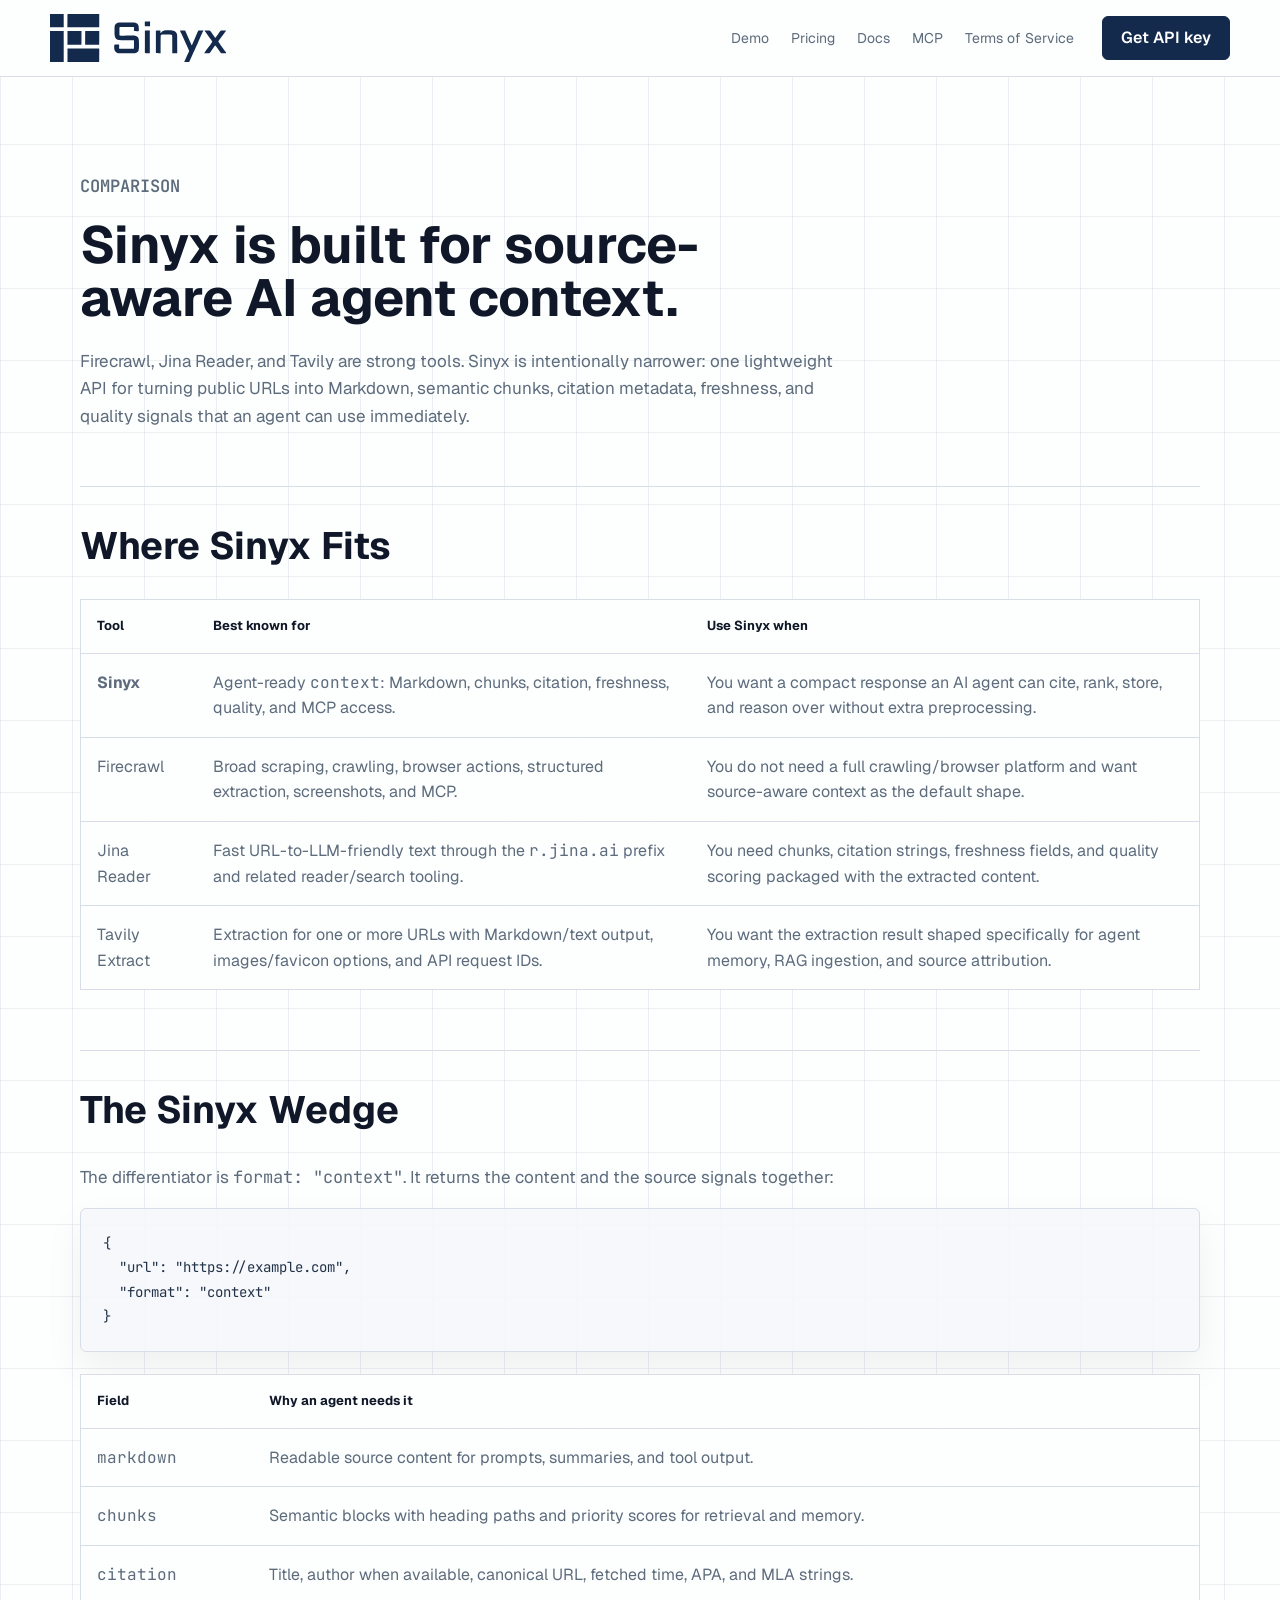
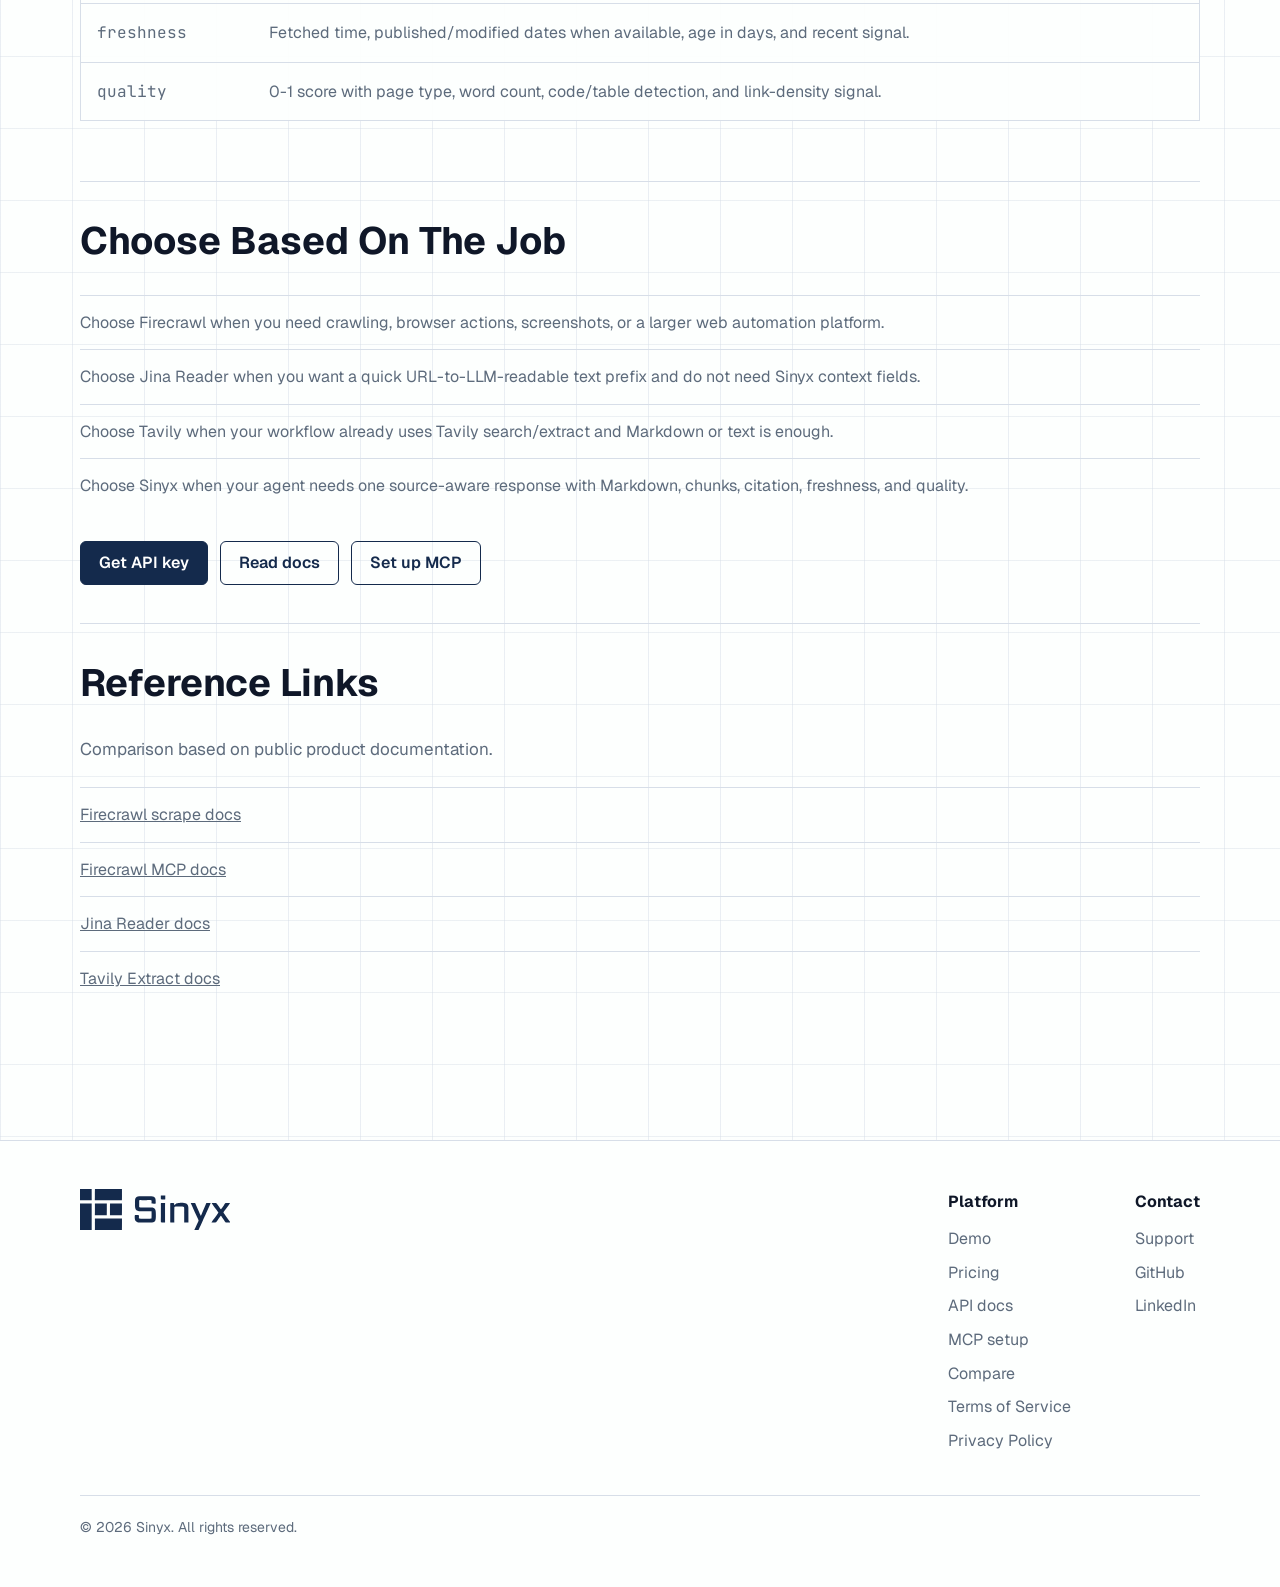
==== compare.html @ f6355169 "Add agent context comparison page" ====
<!DOCTYPE html>
<html lang="en">
<head>
  <meta charset="UTF-8">
  <meta name="viewport" content="width=device-width, initial-scale=1.0">
  <title>Sinyx vs Firecrawl, Jina Reader, and Tavily - Agent Context Comparison</title>
  <meta name="description" content="Compare Sinyx with Firecrawl, Jina Reader, and Tavily for AI agents that need Markdown, chunks, citations, freshness, quality signals, and MCP workflows.">
  <meta name="theme-color" content="#142A4C">
  <link rel="canonical" href="https://sinyx.me/compare">
  <meta property="og:title" content="Sinyx Agent Context Comparison">
  <meta property="og:description" content="See where Sinyx fits among Firecrawl, Jina Reader, and Tavily for source-aware AI agent context.">
  <meta property="og:type" content="article">
  <meta property="og:url" content="https://sinyx.me/compare">
  <meta property="og:image" content="https://sinyx.me/assets/social/sinyx-og-card.png">
  <meta name="twitter:card" content="summary_large_image">
  <link rel="icon" type="image/svg+xml" href="assets/icons/favicon.svg">
  <link rel="icon" type="image/png" sizes="32x32" href="assets/icons/favicon-32.png">
  <link rel="apple-touch-icon" sizes="180x180" href="assets/icons/apple-touch-icon.png">
  <link rel="manifest" href="site.webmanifest">
  <link rel="preconnect" href="https://fonts.googleapis.com">
  <link rel="preconnect" href="https://fonts.gstatic.com" crossorigin>
  <link href="https://fonts.googleapis.com/css2?family=Geist:wght@400;500;600;700&family=JetBrains+Mono:wght@400;500;600&display=swap" rel="stylesheet">
  <link rel="stylesheet" href="styles.css">
</head>
<body>
  <nav class="site-nav" aria-label="Main navigation">
    <div class="nav-inner">
      <a class="brand-link" href="/" aria-label="Sinyx home">
        <img src="assets/logo/sinyx-logo-primary.svg" alt="Sinyx" class="brand-logo">
      </a>
      <div class="nav-links">
        <a href="/#demo">Demo</a>
        <a href="/pricing">Pricing</a>
        <a href="/docs">Docs</a>
        <a href="/mcp">MCP</a>
        <a href="/tos">Terms of Service</a>
      </div>
      <a class="nav-cta" href="https://rapidapi.com/ibasitkhan98/api/sinyx/pricing" target="_blank" rel="noreferrer">Get API key</a>
    </div>
  </nav>

  <main class="doc-layout shell">
    <header class="doc-hero">
      <p class="eyebrow">Comparison</p>
      <h1>Sinyx is built for source-aware AI agent context.</h1>
      <p>Firecrawl, Jina Reader, and Tavily are strong tools. Sinyx is intentionally narrower: one lightweight API for turning public URLs into Markdown, semantic chunks, citation metadata, freshness, and quality signals that an agent can use immediately.</p>
    </header>

    <section class="doc-section">
      <h2>Where Sinyx Fits</h2>
      <table>
        <thead>
          <tr>
            <th>Tool</th>
            <th>Best known for</th>
            <th>Use Sinyx when</th>
          </tr>
        </thead>
        <tbody>
          <tr>
            <td><strong>Sinyx</strong></td>
            <td>Agent-ready <code>context</code>: Markdown, chunks, citation, freshness, quality, and MCP access.</td>
            <td>You want a compact response an AI agent can cite, rank, store, and reason over without extra preprocessing.</td>
          </tr>
          <tr>
            <td>Firecrawl</td>
            <td>Broad scraping, crawling, browser actions, structured extraction, screenshots, and MCP.</td>
            <td>You do not need a full crawling/browser platform and want source-aware context as the default shape.</td>
          </tr>
          <tr>
            <td>Jina Reader</td>
            <td>Fast URL-to-LLM-friendly text through the <code>r.jina.ai</code> prefix and related reader/search tooling.</td>
            <td>You need chunks, citation strings, freshness fields, and quality scoring packaged with the extracted content.</td>
          </tr>
          <tr>
            <td>Tavily Extract</td>
            <td>Extraction for one or more URLs with Markdown/text output, images/favicon options, and API request IDs.</td>
            <td>You want the extraction result shaped specifically for agent memory, RAG ingestion, and source attribution.</td>
          </tr>
        </tbody>
      </table>
    </section>

    <section class="doc-section">
      <h2>The Sinyx Wedge</h2>
      <p>The differentiator is <code>format: "context"</code>. It returns the content and the source signals together:</p>
      <pre><code>{
  "url": "https://example.com",
  "format": "context"
}</code></pre>
      <table>
        <thead>
          <tr>
            <th>Field</th>
            <th>Why an agent needs it</th>
          </tr>
        </thead>
        <tbody>
          <tr>
            <td><code>markdown</code></td>
            <td>Readable source content for prompts, summaries, and tool output.</td>
          </tr>
          <tr>
            <td><code>chunks</code></td>
            <td>Semantic blocks with heading paths and priority scores for retrieval and memory.</td>
          </tr>
          <tr>
            <td><code>citation</code></td>
            <td>Title, author when available, canonical URL, fetched time, APA, and MLA strings.</td>
          </tr>
          <tr>
            <td><code>freshness</code></td>
            <td>Fetched time, published/modified dates when available, age in days, and recent signal.</td>
          </tr>
          <tr>
            <td><code>quality</code></td>
            <td>0-1 score with page type, word count, code/table detection, and link-density signal.</td>
          </tr>
        </tbody>
      </table>
    </section>

    <section class="doc-section">
      <h2>Choose Based On The Job</h2>
      <ul class="pricing-list">
        <li>Choose Firecrawl when you need crawling, browser actions, screenshots, or a larger web automation platform.</li>
        <li>Choose Jina Reader when you want a quick URL-to-LLM-readable text prefix and do not need Sinyx context fields.</li>
        <li>Choose Tavily when your workflow already uses Tavily search/extract and Markdown or text is enough.</li>
        <li>Choose Sinyx when your agent needs one source-aware response with Markdown, chunks, citation, freshness, and quality.</li>
      </ul>
      <div class="pricing-actions">
        <a class="button button-primary" href="https://rapidapi.com/ibasitkhan98/api/sinyx/pricing" target="_blank" rel="noreferrer">Get API key</a>
        <a class="button button-secondary" href="/docs">Read docs</a>
        <a class="button button-secondary" href="/mcp">Set up MCP</a>
      </div>
    </section>

    <section class="doc-section">
      <h2>Reference Links</h2>
      <p>Comparison based on public product documentation.</p>
      <ul class="pricing-list">
        <li><a href="https://docs.firecrawl.dev/features/scrape" target="_blank" rel="noreferrer">Firecrawl scrape docs</a></li>
        <li><a href="https://docs.firecrawl.dev/mcp-server" target="_blank" rel="noreferrer">Firecrawl MCP docs</a></li>
        <li><a href="https://jina.ai/reader/" target="_blank" rel="noreferrer">Jina Reader docs</a></li>
        <li><a href="https://docs.tavily.com/api-reference/endpoint/extract" target="_blank" rel="noreferrer">Tavily Extract docs</a></li>
      </ul>
    </section>
  </main>

  <footer class="site-footer">
    <div class="shell footer-grid">
      <img src="assets/logo/sinyx-logo-primary.svg" alt="Sinyx" class="footer-logo">
      <div>
        <h4>Platform</h4>
        <a href="/#demo">Demo</a>
        <a href="/pricing">Pricing</a>
        <a href="/docs">API docs</a>
        <a href="/mcp">MCP setup</a>
        <a href="/compare">Compare</a>
        <a href="/tos">Terms of Service</a>
        <a href="/privacy">Privacy Policy</a>
      </div>
      <div>
        <h4>Contact</h4>
        <a href="mailto:ibasitkhan.98@gmail.com">Support</a>
        <a href="https://github.com/imbasito" target="_blank" rel="noreferrer">GitHub</a>
        <a href="https://www.linkedin.com/in/imbasito" target="_blank" rel="noreferrer">LinkedIn</a>
      </div>
    </div>
    <div class="shell footer-bottom">
      <p>&copy; 2026 Sinyx. All rights reserved.</p>
    </div>
  </footer>
</body>
</html>
---- styles.css ----
:root {
  --brand: #142A4C;
  --brand-deep: #182C4D;
  --canvas: #FDFFFE;
  --surface: #F6F8FB;
  --surface-muted: #EEF2F6;
  --text-strong: #0F1728;
  --text: #223248;
  --text-muted: #5D6B7C;
  --border: #D7DEE8;
  --border-strong: #BCC7D5;
  --success: #1F7A5A;
  --danger: #B24040;
  --mono: "JetBrains Mono", "Courier New", monospace;
  --sans: "Geist", Arial, Helvetica, sans-serif;
  color-scheme: light;
}

* {
  box-sizing: border-box;
}

html {
  scroll-behavior: smooth;
  scroll-padding-top: 96px;
}

body {
  margin: 0;
  background:
    linear-gradient(90deg, rgba(215, 222, 232, 0.5) 1px, transparent 1px),
    linear-gradient(180deg, rgba(215, 222, 232, 0.45) 1px, transparent 1px),
    var(--canvas);
  background-size: 72px 72px;
  color: var(--text);
  font-family: var(--sans);
  line-height: 1.6;
}

a {
  color: inherit;
}

img {
  max-width: 100%;
}

.shell {
  width: min(1120px, calc(100% - 40px));
  margin: 0 auto;
}

.site-nav {
  position: sticky;
  top: 0;
  z-index: 50;
  background: rgba(253, 255, 254, 0.92);
  border-bottom: 1px solid var(--border);
  backdrop-filter: blur(16px);
}

.nav-inner {
  width: min(1180px, calc(100% - 32px));
  min-height: 76px;
  margin: 0 auto;
  display: grid;
  grid-template-columns: 1fr auto auto;
  align-items: center;
  gap: 28px;
}

.brand-logo {
  width: 176px;
  display: block;
}

.nav-links {
  display: flex;
  align-items: center;
  gap: 22px;
  color: var(--text-muted);
  font-size: 14px;
}

.nav-links a,
.site-footer a {
  text-decoration: none;
}

.nav-links a:hover,
.site-footer a:hover {
  color: var(--brand);
}

.nav-cta,
.button {
  display: inline-flex;
  align-items: center;
  justify-content: center;
  min-height: 44px;
  padding: 0 18px;
  border: 1px solid var(--brand);
  border-radius: 6px;
  font-weight: 600;
  text-decoration: none;
  transition: background 160ms ease, color 160ms ease, border-color 160ms ease;
}

.nav-cta,
.button-primary {
  background: var(--brand);
  color: #fff;
}

.button-secondary {
  background: transparent;
  color: var(--brand);
}

.button:hover,
.nav-cta:hover {
  background: var(--brand-deep);
  color: #fff;
}

.hero-section {
  padding: 112px 0 88px;
  border-bottom: 1px solid var(--border);
}

.hero-grid {
  display: grid;
  grid-template-columns: minmax(0, 1fr) minmax(360px, 500px);
  gap: 64px;
  align-items: center;
}

.eyebrow {
  margin: 0 0 18px;
  color: var(--brand);
  font-family: var(--mono);
  font-size: 13px;
  font-weight: 600;
  text-transform: uppercase;
}

h1,
h2,
h3,
p {
  margin-top: 0;
}

h1 {
  max-width: 720px;
  margin-bottom: 24px;
  color: var(--text-strong);
  font-size: 64px;
  line-height: 1.02;
  letter-spacing: 0;
}

h2 {
  color: var(--text-strong);
  font-size: 38px;
  line-height: 1.12;
  letter-spacing: 0;
}

h3 {
  color: var(--text-strong);
  font-size: 20px;
  line-height: 1.25;
}

.hero-text {
  max-width: 640px;
  color: var(--text-muted);
  font-size: 20px;
}

.hero-actions {
  display: flex;
  flex-wrap: wrap;
  gap: 12px;
  margin-top: 32px;
}

.proof-panel,
.demo-surface,
.output-panel,
.doc-section pre {
  background: rgba(246, 248, 251, 0.92);
  border: 1px solid var(--border);
  border-radius: 6px;
  box-shadow: 0 18px 42px rgba(15, 23, 40, 0.06);
}

.proof-panel {
  overflow: hidden;
}

.proof-header,
.output-header {
  display: flex;
  justify-content: space-between;
  gap: 16px;
  padding: 14px 18px;
  border-bottom: 1px solid var(--border);
  color: var(--text-muted);
  font-family: var(--mono);
  font-size: 12px;
}

pre {
  margin: 0;
  overflow-x: auto;
}

code {
  font-family: var(--mono);
}

.proof-panel pre,
.output-panel pre,
.doc-section pre {
  padding: 22px;
  color: var(--text);
  font-family: var(--mono);
  font-size: 14px;
  line-height: 1.75;
}

.section-band {
  padding: 88px 0;
  background: rgba(246, 248, 251, 0.82);
  border-bottom: 1px solid var(--border);
}

.split-section {
  display: grid;
  grid-template-columns: minmax(0, 0.82fr) minmax(420px, 1fr);
  gap: 64px;
  align-items: start;
}

.section-copy p,
.section-heading p,
.final-cta p,
.doc-hero p,
.doc-section p,
.legal-copy p {
  color: var(--text-muted);
  font-size: 17px;
}

.demo-surface {
  padding: 24px;
}

.demo-input-group input,
.demo-controls select {
  width: 100%;
  min-height: 48px;
  border: 1px solid var(--border-strong);
  border-radius: 6px;
  background: #fff;
  color: var(--text);
  font: inherit;
}

.demo-input-group input {
  padding: 0 16px;
  font-family: var(--mono);
}

.demo-controls {
  display: grid;
  grid-template-columns: 1fr auto;
  gap: 12px;
  margin: 12px 0 20px;
}

.demo-controls select {
  padding: 0 14px;
}

.demo-btn:disabled {
  opacity: 0.5;
  cursor: not-allowed;
}

.cf-turnstile-wrapper {
  min-height: 70px;
  display: flex;
  justify-content: center;
  margin-bottom: 12px;
}

.demo-status {
  min-height: 24px;
  margin-bottom: 14px;
  color: var(--text-muted);
  font-size: 14px;
}

.demo-status.success {
  color: var(--success);
}

.demo-status.error {
  color: var(--danger);
}

.output-panel {
  overflow: hidden;
  box-shadow: none;
}

.output-panel pre {
  max-height: 420px;
}

.trust-grid,
.format-grid {
  display: grid;
  grid-template-columns: repeat(4, 1fr);
  gap: 18px;
  padding: 88px 0;
}

.trust-grid article,
.format-grid article {
  min-height: 220px;
  padding: 28px;
  background: rgba(253, 255, 254, 0.94);
  border: 1px solid var(--border);
}

.trust-grid {
  grid-template-columns: repeat(4, 1fr);
}

.metric {
  color: var(--brand);
  font-family: var(--mono);
  font-weight: 600;
}

.section-heading {
  max-width: 680px;
  margin-bottom: 32px;
}

.format-grid {
  grid-template-columns: repeat(3, minmax(0, 1fr));
  padding: 0;
  gap: 20px;
}

.agent-grid {
  display: grid;
  grid-template-columns: minmax(0, 0.95fr) minmax(320px, 0.8fr);
  gap: 48px;
  align-items: center;
}

.agent-card {
  overflow: hidden;
  background: linear-gradient(145deg, rgba(255, 255, 255, 0.96), rgba(231, 237, 246, 0.88));
  border: 1px solid var(--border);
  border-radius: 10px;
  box-shadow: 0 22px 54px rgba(20, 42, 76, 0.1);
}

.agent-card pre {
  margin: 0;
  padding: 24px;
  overflow-x: auto;
  color: var(--text);
  font-family: var(--mono);
  font-size: 14px;
}

.compact-grid {
  padding: 28px 0 0;
}

.final-cta {
  padding: 96px 0;
  text-align: center;
}

.final-cta h2,
.final-cta p {
  margin-left: auto;
  margin-right: auto;
  max-width: 680px;
}

.final-cta .hero-actions {
  justify-content: center;
}

.site-footer {
  padding: 48px 0;
  border-top: 1px solid var(--border);
  background: var(--canvas);
}

.footer-grid {
  display: grid;
  grid-template-columns: 1fr auto auto;
  gap: 64px;
  align-items: start;
}

.footer-logo {
  width: 150px;
}

.site-footer h4 {
  margin: 0 0 12px;
  color: var(--text-strong);
}

.site-footer a {
  display: block;
  margin: 8px 0;
  color: var(--text-muted);
}

.footer-bottom {
  margin-top: 34px;
  padding-top: 20px;
  border-top: 1px solid var(--border);
}

.footer-bottom p {
  margin: 0;
  color: var(--text-muted);
  font-size: 14px;
}

.compact-footer {
  padding: 0 0 32px;
  border-top: 0;
}

.doc-layout {
  padding: 96px 0;
}

.doc-hero {
  max-width: 780px;
  margin-bottom: 56px;
}

.doc-hero h1 {
  font-size: 52px;
}

.doc-section {
  padding: 38px 0;
  border-top: 1px solid var(--border);
}

.pricing-grid {
  display: grid;
  grid-template-columns: minmax(0, 1fr) 360px;
  gap: 48px;
  align-items: start;
}

.plan-grid {
  display: grid;
  grid-template-columns: repeat(2, minmax(0, 1fr));
  gap: 14px;
  margin: 28px 0 10px;
}

.plan-grid article {
  min-height: 180px;
  padding: 24px;
  background: rgba(253, 255, 254, 0.94);
  border: 1px solid var(--border);
  border-radius: 6px;
}

.plan-grid h3 {
  margin: 10px 0 8px;
}

.plan-grid p {
  margin: 0;
  font-size: 15px;
}

.pricing-panel {
  padding: 32px;
  background: rgba(253, 255, 254, 0.94);
  border: 1px solid var(--border);
  border-radius: 6px;
  box-shadow: 0 18px 42px rgba(15, 23, 40, 0.06);
}

.pricing-panel .metric {
  display: block;
  margin-bottom: 14px;
}

.pricing-list {
  padding: 0;
  margin: 24px 0 0;
  list-style: none;
}

.pricing-list li {
  padding: 14px 0;
  border-top: 1px solid var(--border);
  color: var(--text-muted);
}

.pricing-actions {
  display: flex;
  flex-wrap: wrap;
  gap: 12px;
  margin-top: 28px;
}

.endpoint-row {
  display: flex;
  flex-wrap: wrap;
  gap: 14px;
  align-items: center;
  margin: 20px 0;
}

.endpoint-row span {
  padding: 4px 9px;
  background: var(--brand);
  color: #fff;
  border-radius: 4px;
  font-family: var(--mono);
  font-size: 12px;
}

table {
  width: 100%;
  margin: 22px 0;
  border-collapse: collapse;
  background: rgba(253, 255, 254, 0.94);
  border: 1px solid var(--border);
}

th,
td {
  padding: 16px;
  border-bottom: 1px solid var(--border);
  text-align: left;
  vertical-align: top;
}

th {
  color: var(--text-strong);
  font-size: 13px;
}

td {
  color: var(--text-muted);
}

.legal-copy h2 {
  margin-top: 36px;
}

.error-layout {
  min-height: 100vh;
  display: grid;
  place-items: center;
  padding: 48px 0;
}

.error-card {
  max-width: 720px;
  padding: 48px;
  background: rgba(253, 255, 254, 0.94);
  border: 1px solid var(--border);
  border-radius: 6px;
  box-shadow: 0 18px 42px rgba(15, 23, 40, 0.06);
}

.error-card img {
  width: 156px;
  margin-bottom: 40px;
}

.error-code {
  color: var(--brand);
  font-family: var(--mono);
  font-size: 13px;
  font-weight: 600;
  letter-spacing: 0.08em;
  text-transform: uppercase;
}

@media (max-width: 900px) {
  .nav-inner {
    grid-template-columns: 1fr;
    gap: 12px;
    padding: 16px 0;
  }

  .nav-links {
    flex-wrap: wrap;
  }

  .nav-cta {
    width: fit-content;
  }

  .hero-grid,
  .split-section,
  .agent-grid,
  .pricing-grid,
  .footer-grid {
    grid-template-columns: 1fr;
  }

  .plan-grid {
    grid-template-columns: 1fr;
  }

  h1,
  .doc-hero h1 {
    font-size: 44px;
  }

  .trust-grid,
  .format-grid {
    grid-template-columns: repeat(2, 1fr);
  }
}

@media (max-width: 560px) {
  .shell {
    width: min(100% - 28px, 1120px);
  }

  .brand-logo {
    width: 148px;
  }

  h1,
  .doc-hero h1 {
    font-size: 36px;
  }

  h2 {
    font-size: 30px;
  }

  .hero-section,
  .section-band,
  .doc-layout {
    padding: 64px 0;
  }

  .demo-controls {
    grid-template-columns: 1fr;
  }

  .button,
  .nav-cta {
    width: 100%;
  }

  .trust-grid,
  .format-grid {
    grid-template-columns: 1fr;
  }

  .proof-panel pre,
  .output-panel pre,
  .doc-section pre {
    font-size: 12px;
  }
}
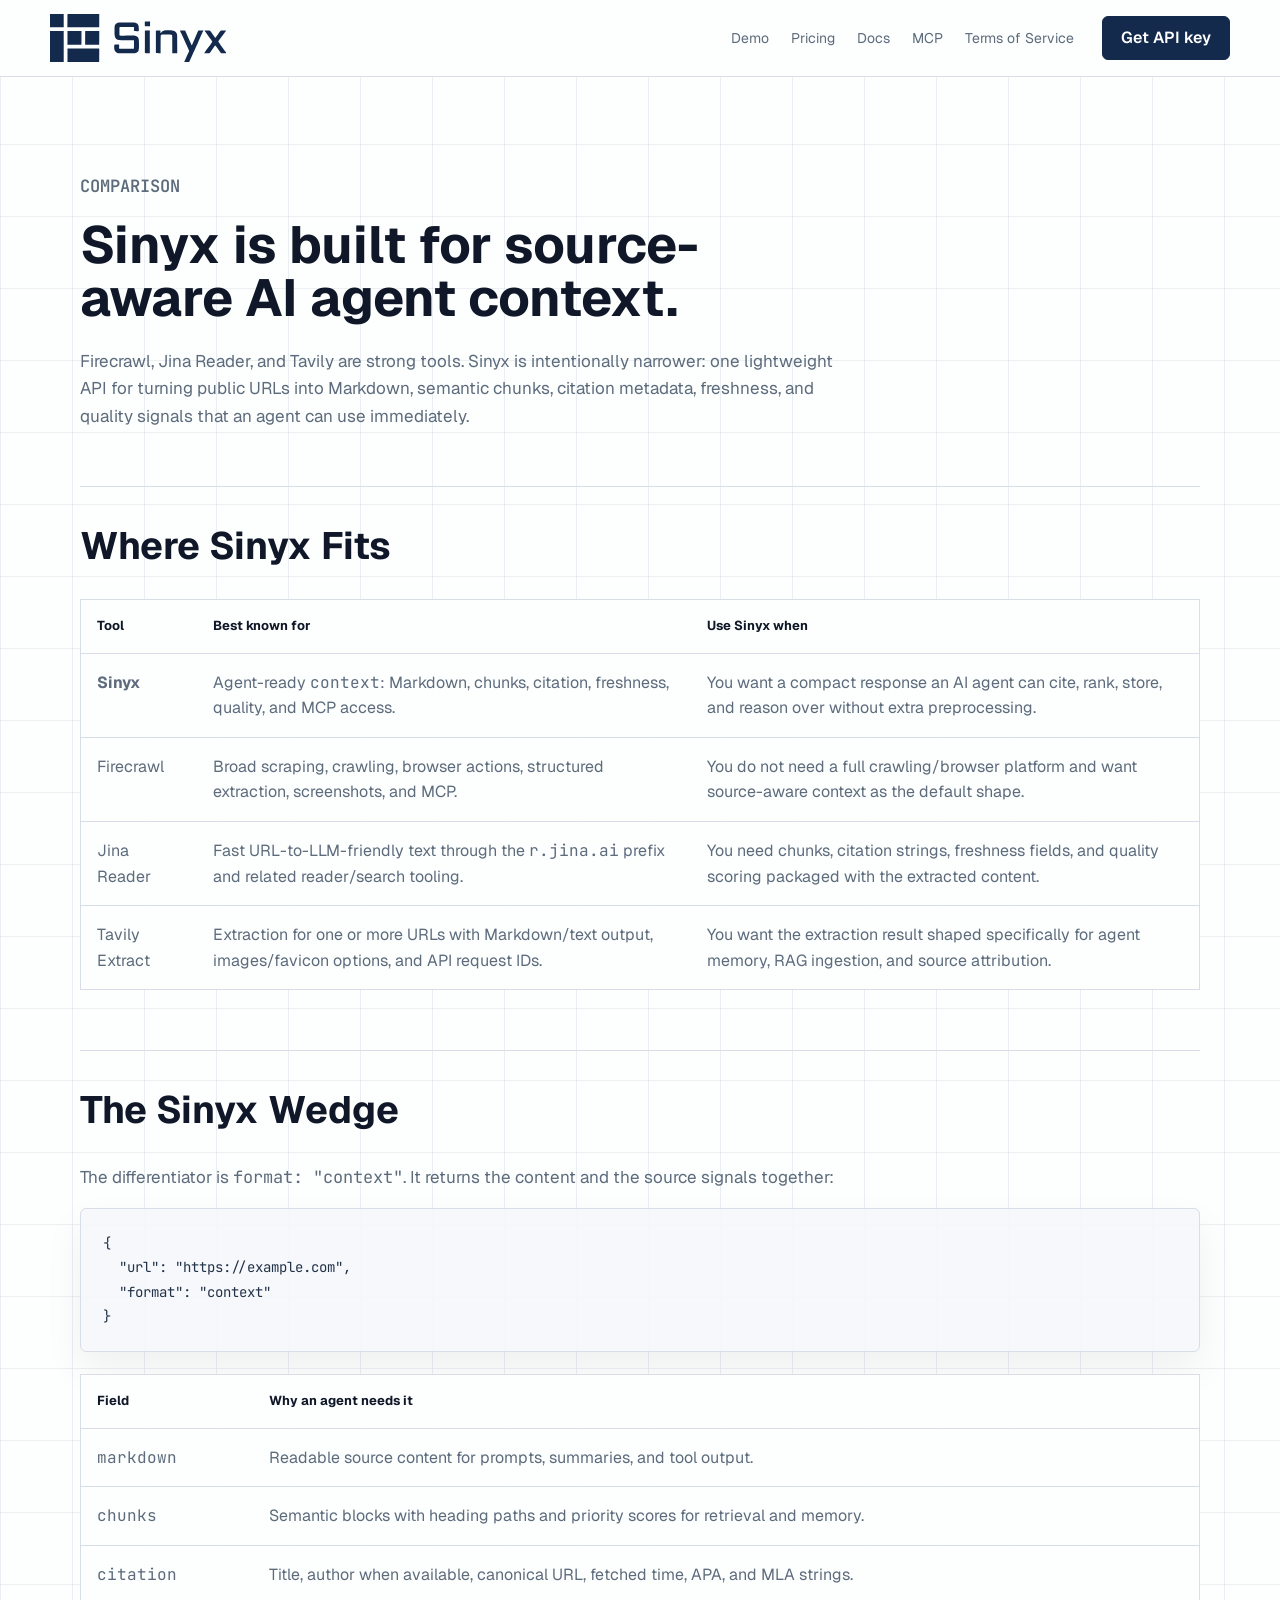
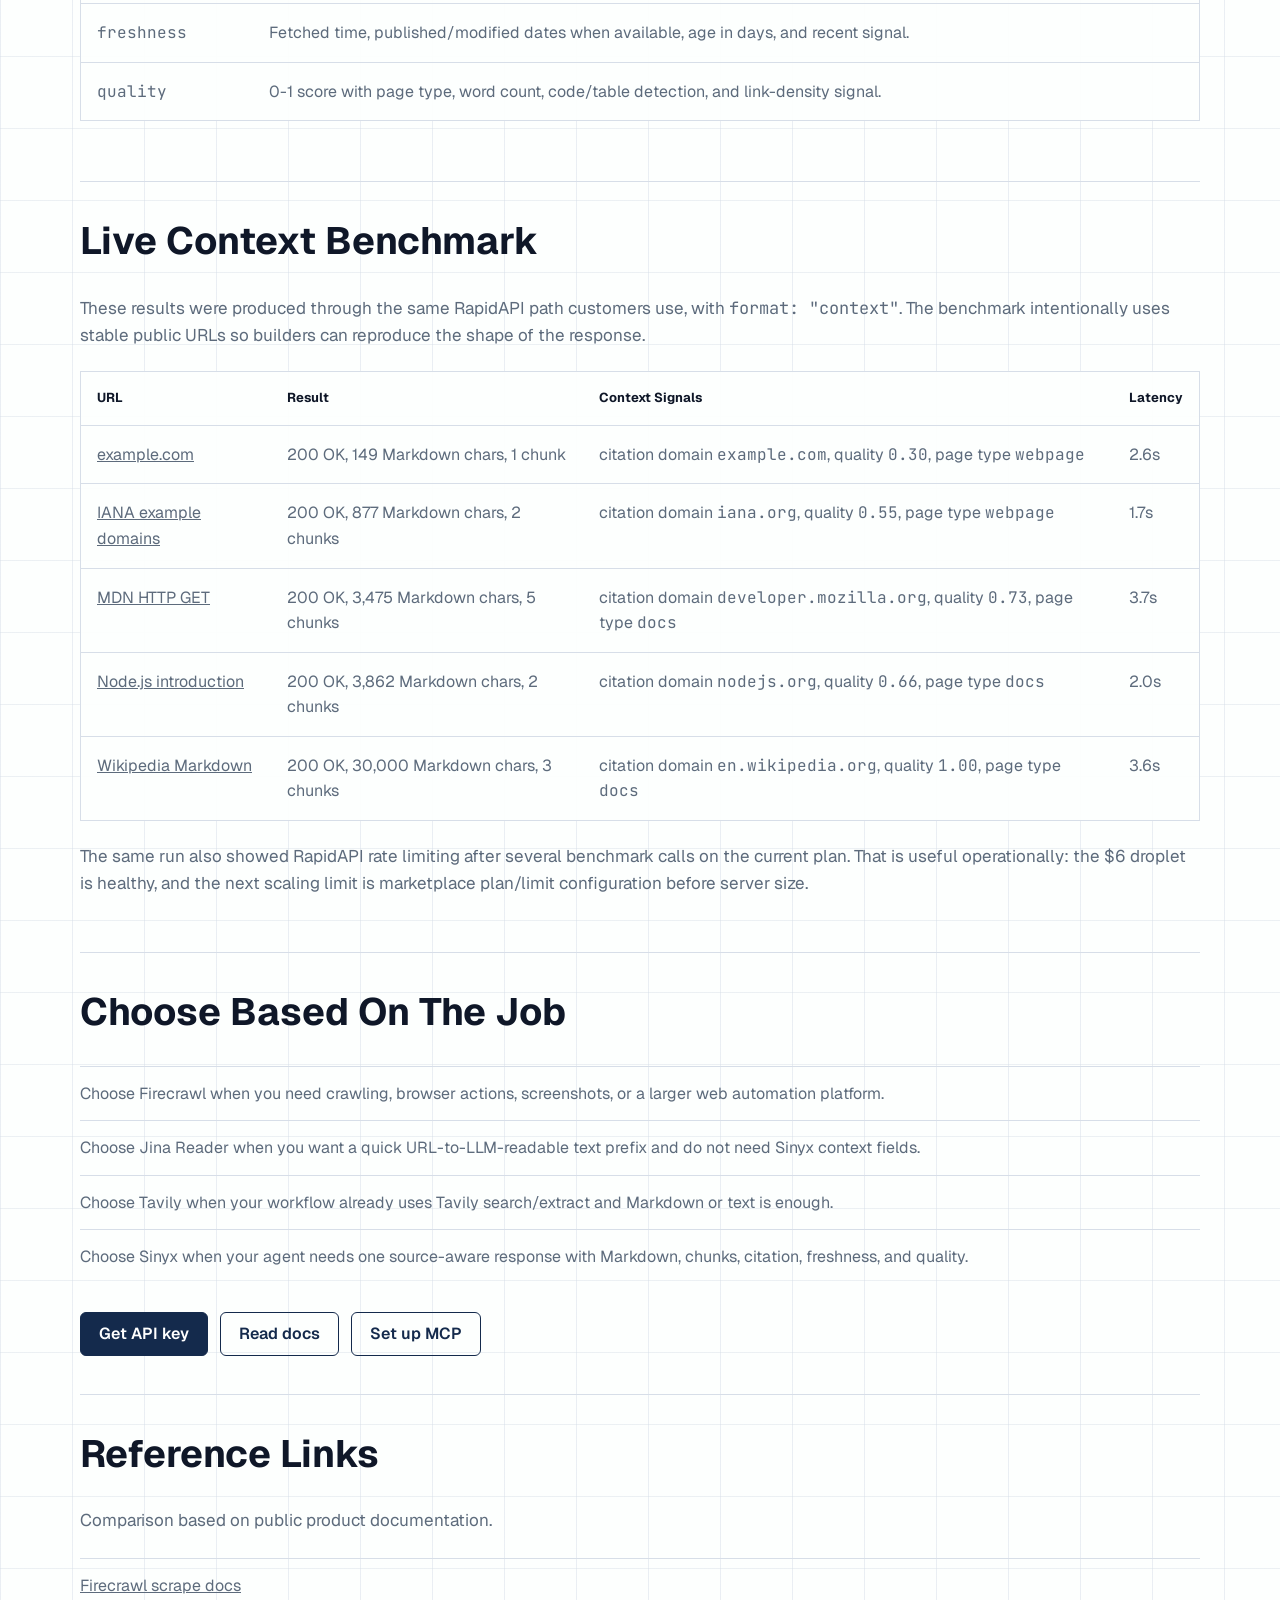
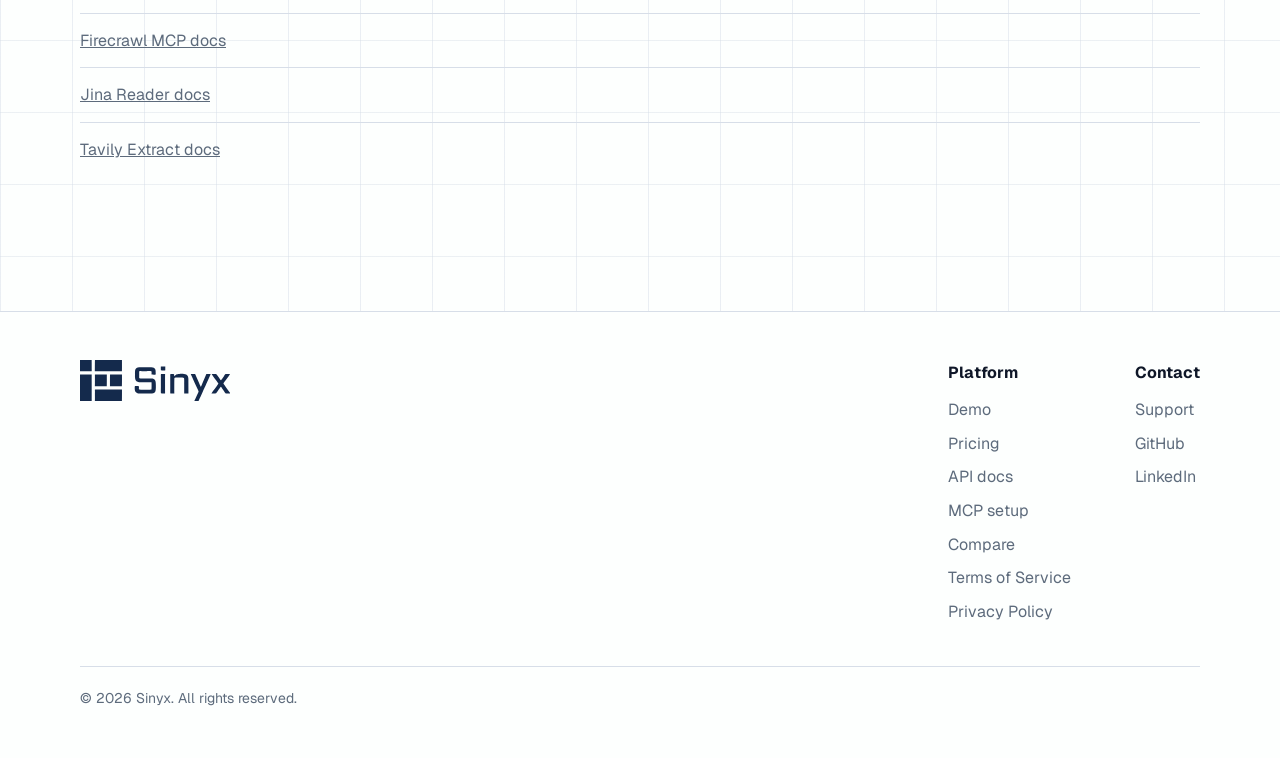
==== commit 26dd62fc: "Add live context benchmark results" ====
--- a/compare.html
+++ b/compare.html
@@ -121,6 +121,54 @@
     </section>
 
     <section class="doc-section">
+      <h2>Live Context Benchmark</h2>
+      <p>These results were produced through the same RapidAPI path customers use, with <code>format: "context"</code>. The benchmark intentionally uses stable public URLs so builders can reproduce the shape of the response.</p>
+      <table>
+        <thead>
+          <tr>
+            <th>URL</th>
+            <th>Result</th>
+            <th>Context Signals</th>
+            <th>Latency</th>
+          </tr>
+        </thead>
+        <tbody>
+          <tr>
+            <td><a href="https://example.com" target="_blank" rel="noreferrer">example.com</a></td>
+            <td>200 OK, 149 Markdown chars, 1 chunk</td>
+            <td>citation domain <code>example.com</code>, quality <code>0.30</code>, page type <code>webpage</code></td>
+            <td>2.6s</td>
+          </tr>
+          <tr>
+            <td><a href="https://www.iana.org/help/example-domains" target="_blank" rel="noreferrer">IANA example domains</a></td>
+            <td>200 OK, 877 Markdown chars, 2 chunks</td>
+            <td>citation domain <code>iana.org</code>, quality <code>0.55</code>, page type <code>webpage</code></td>
+            <td>1.7s</td>
+          </tr>
+          <tr>
+            <td><a href="https://developer.mozilla.org/en-US/docs/Web/HTTP/Reference/Methods/GET" target="_blank" rel="noreferrer">MDN HTTP GET</a></td>
+            <td>200 OK, 3,475 Markdown chars, 5 chunks</td>
+            <td>citation domain <code>developer.mozilla.org</code>, quality <code>0.73</code>, page type <code>docs</code></td>
+            <td>3.7s</td>
+          </tr>
+          <tr>
+            <td><a href="https://nodejs.org/en/learn/getting-started/introduction-to-nodejs" target="_blank" rel="noreferrer">Node.js introduction</a></td>
+            <td>200 OK, 3,862 Markdown chars, 2 chunks</td>
+            <td>citation domain <code>nodejs.org</code>, quality <code>0.66</code>, page type <code>docs</code></td>
+            <td>2.0s</td>
+          </tr>
+          <tr>
+            <td><a href="https://en.wikipedia.org/wiki/Markdown" target="_blank" rel="noreferrer">Wikipedia Markdown</a></td>
+            <td>200 OK, 30,000 Markdown chars, 3 chunks</td>
+            <td>citation domain <code>en.wikipedia.org</code>, quality <code>1.00</code>, page type <code>docs</code></td>
+            <td>3.6s</td>
+          </tr>
+        </tbody>
+      </table>
+      <p>The same run also showed RapidAPI rate limiting after several benchmark calls on the current plan. That is useful operationally: the $6 droplet is healthy, and the next scaling limit is marketplace plan/limit configuration before server size.</p>
+    </section>
+
+    <section class="doc-section">
       <h2>Choose Based On The Job</h2>
       <ul class="pricing-list">
         <li>Choose Firecrawl when you need crawling, browser actions, screenshots, or a larger web automation platform.</li>
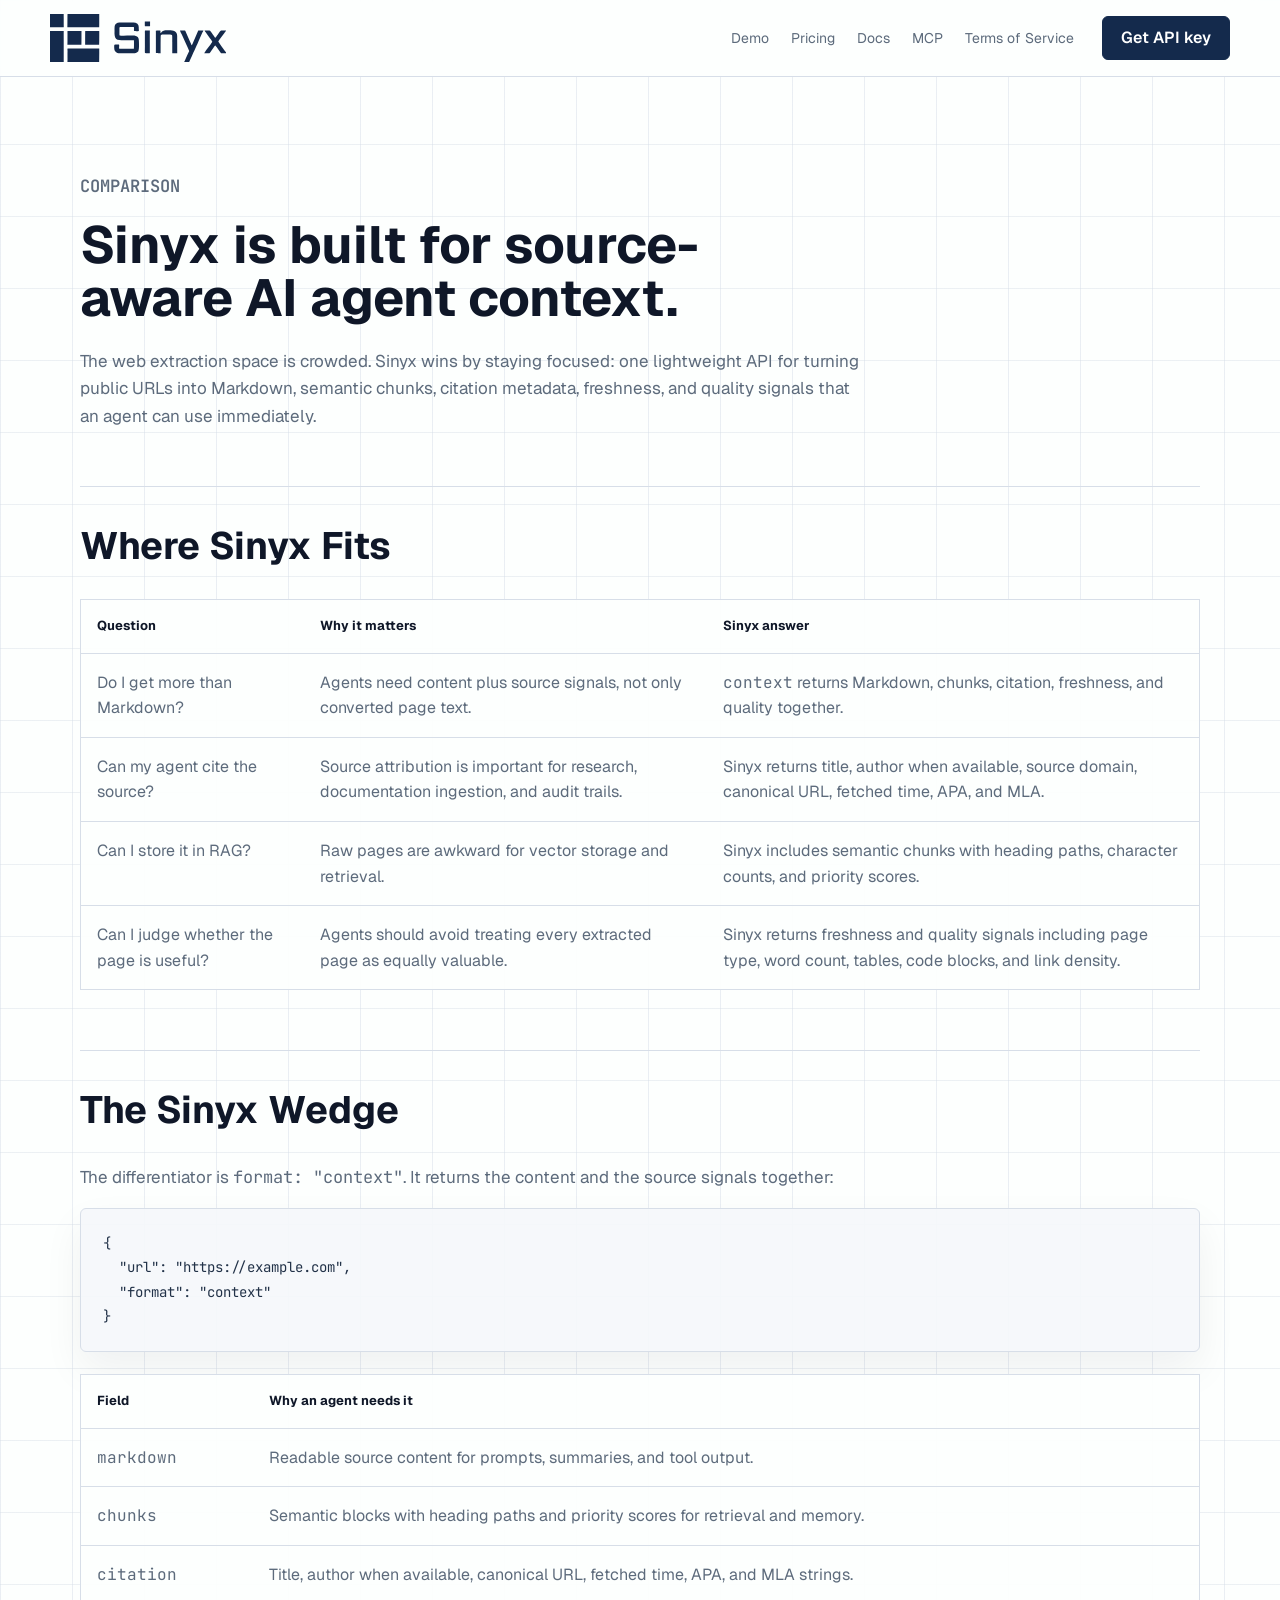
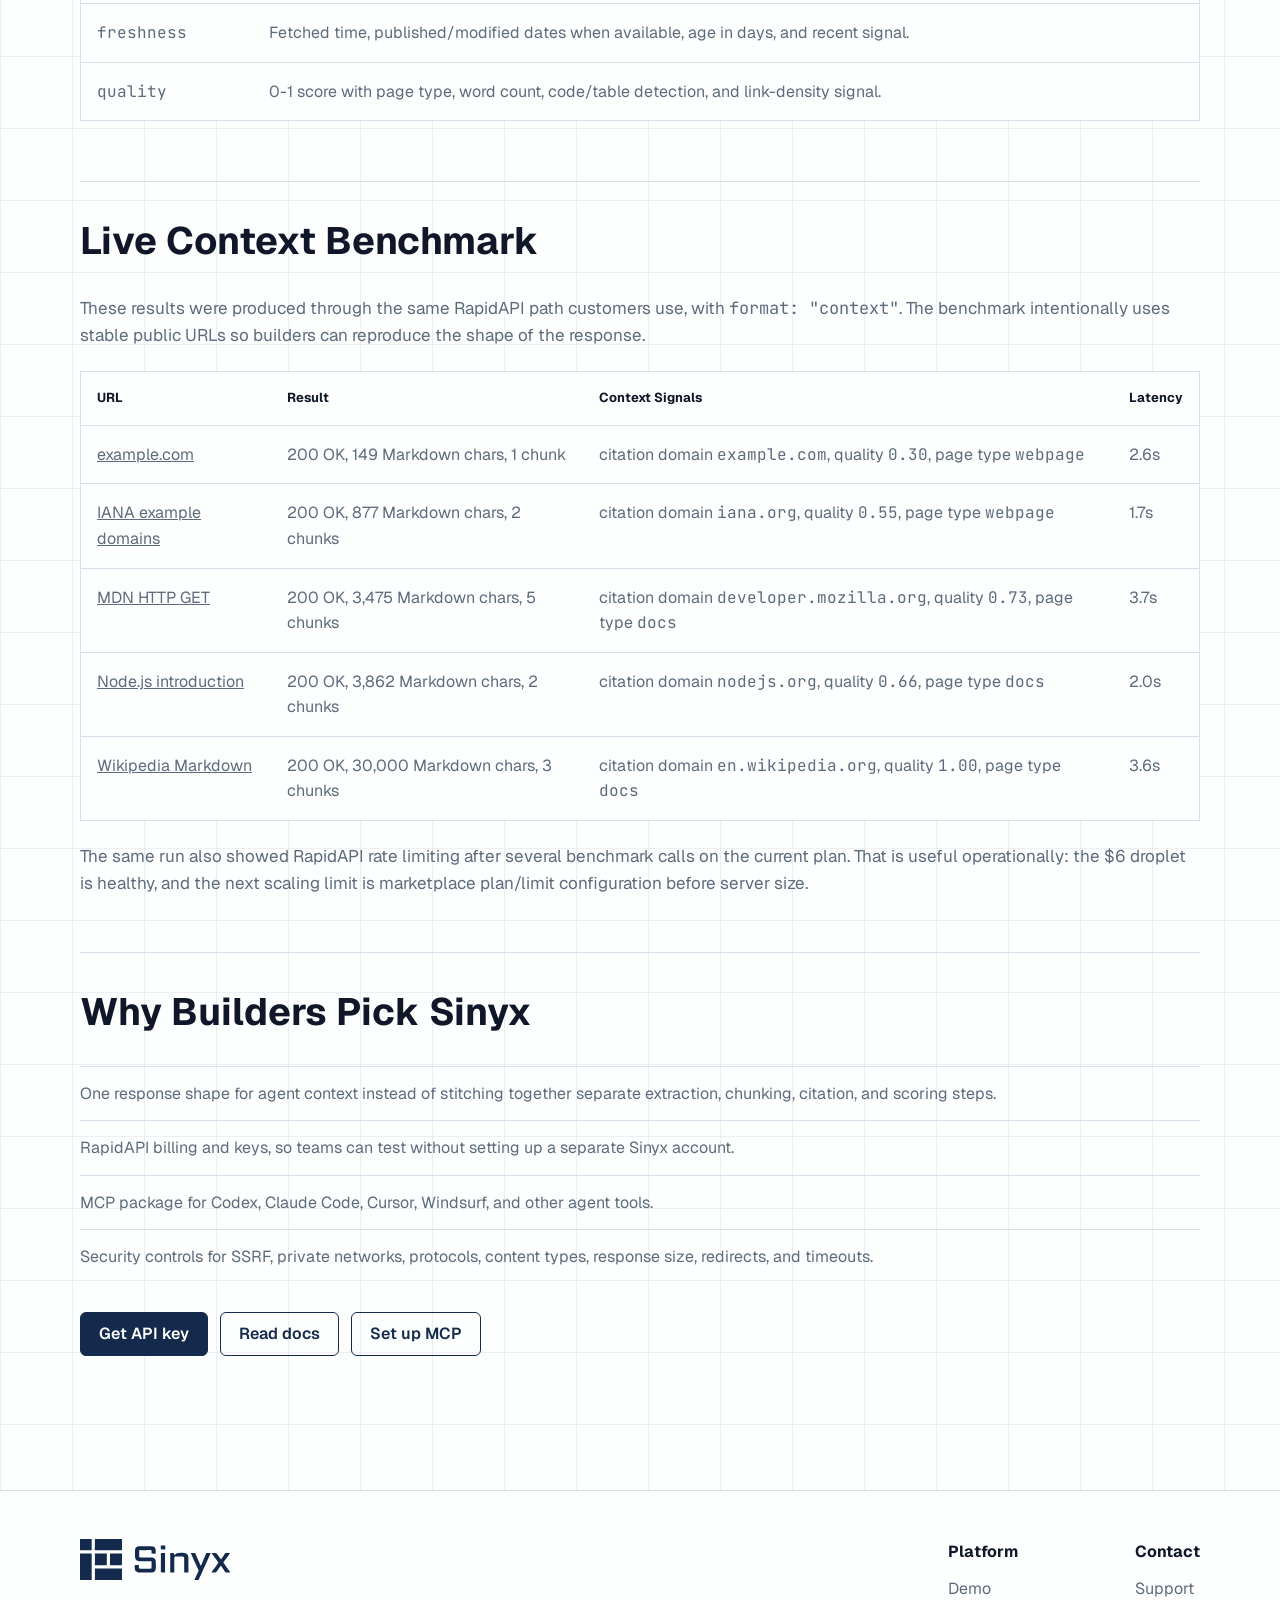
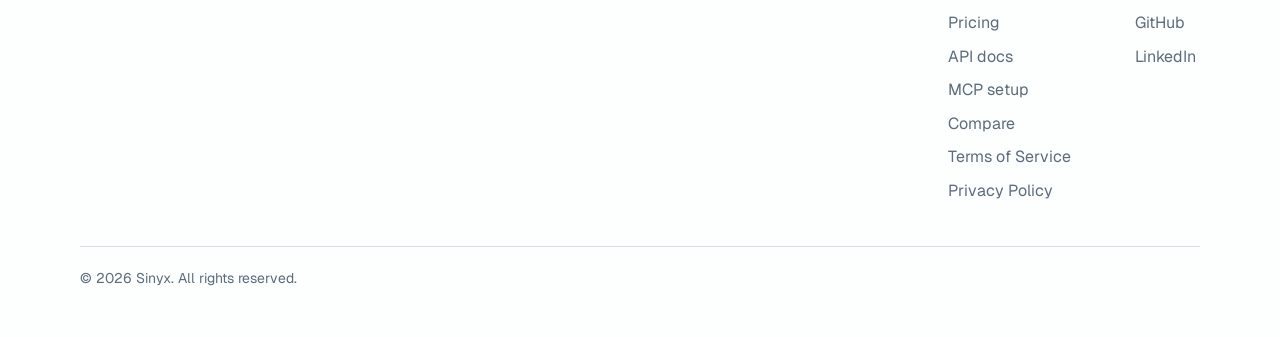
==== commit afbd7a58: "Refocus comparison page on Sinyx" ====
--- a/compare.html
+++ b/compare.html
@@ -43,7 +43,7 @@
     <header class="doc-hero">
       <p class="eyebrow">Comparison</p>
       <h1>Sinyx is built for source-aware AI agent context.</h1>
-      <p>Firecrawl, Jina Reader, and Tavily are strong tools. Sinyx is intentionally narrower: one lightweight API for turning public URLs into Markdown, semantic chunks, citation metadata, freshness, and quality signals that an agent can use immediately.</p>
+      <p>The web extraction space is crowded. Sinyx wins by staying focused: one lightweight API for turning public URLs into Markdown, semantic chunks, citation metadata, freshness, and quality signals that an agent can use immediately.</p>
     </header>
 
     <section class="doc-section">
@@ -51,31 +51,31 @@
       <table>
         <thead>
           <tr>
-            <th>Tool</th>
-            <th>Best known for</th>
-            <th>Use Sinyx when</th>
+            <th>Question</th>
+            <th>Why it matters</th>
+            <th>Sinyx answer</th>
           </tr>
         </thead>
         <tbody>
           <tr>
-            <td><strong>Sinyx</strong></td>
-            <td>Agent-ready <code>context</code>: Markdown, chunks, citation, freshness, quality, and MCP access.</td>
-            <td>You want a compact response an AI agent can cite, rank, store, and reason over without extra preprocessing.</td>
-          </tr>
-          <tr>
-            <td>Firecrawl</td>
-            <td>Broad scraping, crawling, browser actions, structured extraction, screenshots, and MCP.</td>
-            <td>You do not need a full crawling/browser platform and want source-aware context as the default shape.</td>
-          </tr>
-          <tr>
-            <td>Jina Reader</td>
-            <td>Fast URL-to-LLM-friendly text through the <code>r.jina.ai</code> prefix and related reader/search tooling.</td>
-            <td>You need chunks, citation strings, freshness fields, and quality scoring packaged with the extracted content.</td>
-          </tr>
-          <tr>
-            <td>Tavily Extract</td>
-            <td>Extraction for one or more URLs with Markdown/text output, images/favicon options, and API request IDs.</td>
-            <td>You want the extraction result shaped specifically for agent memory, RAG ingestion, and source attribution.</td>
+            <td>Do I get more than Markdown?</td>
+            <td>Agents need content plus source signals, not only converted page text.</td>
+            <td><code>context</code> returns Markdown, chunks, citation, freshness, and quality together.</td>
+          </tr>
+          <tr>
+            <td>Can my agent cite the source?</td>
+            <td>Source attribution is important for research, documentation ingestion, and audit trails.</td>
+            <td>Sinyx returns title, author when available, source domain, canonical URL, fetched time, APA, and MLA.</td>
+          </tr>
+          <tr>
+            <td>Can I store it in RAG?</td>
+            <td>Raw pages are awkward for vector storage and retrieval.</td>
+            <td>Sinyx includes semantic chunks with heading paths, character counts, and priority scores.</td>
+          </tr>
+          <tr>
+            <td>Can I judge whether the page is useful?</td>
+            <td>Agents should avoid treating every extracted page as equally valuable.</td>
+            <td>Sinyx returns freshness and quality signals including page type, word count, tables, code blocks, and link density.</td>
           </tr>
         </tbody>
       </table>
@@ -169,29 +169,18 @@
     </section>
 
     <section class="doc-section">
-      <h2>Choose Based On The Job</h2>
+      <h2>Why Builders Pick Sinyx</h2>
       <ul class="pricing-list">
-        <li>Choose Firecrawl when you need crawling, browser actions, screenshots, or a larger web automation platform.</li>
-        <li>Choose Jina Reader when you want a quick URL-to-LLM-readable text prefix and do not need Sinyx context fields.</li>
-        <li>Choose Tavily when your workflow already uses Tavily search/extract and Markdown or text is enough.</li>
-        <li>Choose Sinyx when your agent needs one source-aware response with Markdown, chunks, citation, freshness, and quality.</li>
+        <li>One response shape for agent context instead of stitching together separate extraction, chunking, citation, and scoring steps.</li>
+        <li>RapidAPI billing and keys, so teams can test without setting up a separate Sinyx account.</li>
+        <li>MCP package for Codex, Claude Code, Cursor, Windsurf, and other agent tools.</li>
+        <li>Security controls for SSRF, private networks, protocols, content types, response size, redirects, and timeouts.</li>
       </ul>
       <div class="pricing-actions">
         <a class="button button-primary" href="https://rapidapi.com/ibasitkhan98/api/sinyx/pricing" target="_blank" rel="noreferrer">Get API key</a>
         <a class="button button-secondary" href="/docs">Read docs</a>
         <a class="button button-secondary" href="/mcp">Set up MCP</a>
       </div>
-    </section>
-
-    <section class="doc-section">
-      <h2>Reference Links</h2>
-      <p>Comparison based on public product documentation.</p>
-      <ul class="pricing-list">
-        <li><a href="https://docs.firecrawl.dev/features/scrape" target="_blank" rel="noreferrer">Firecrawl scrape docs</a></li>
-        <li><a href="https://docs.firecrawl.dev/mcp-server" target="_blank" rel="noreferrer">Firecrawl MCP docs</a></li>
-        <li><a href="https://jina.ai/reader/" target="_blank" rel="noreferrer">Jina Reader docs</a></li>
-        <li><a href="https://docs.tavily.com/api-reference/endpoint/extract" target="_blank" rel="noreferrer">Tavily Extract docs</a></li>
-      </ul>
     </section>
   </main>
 
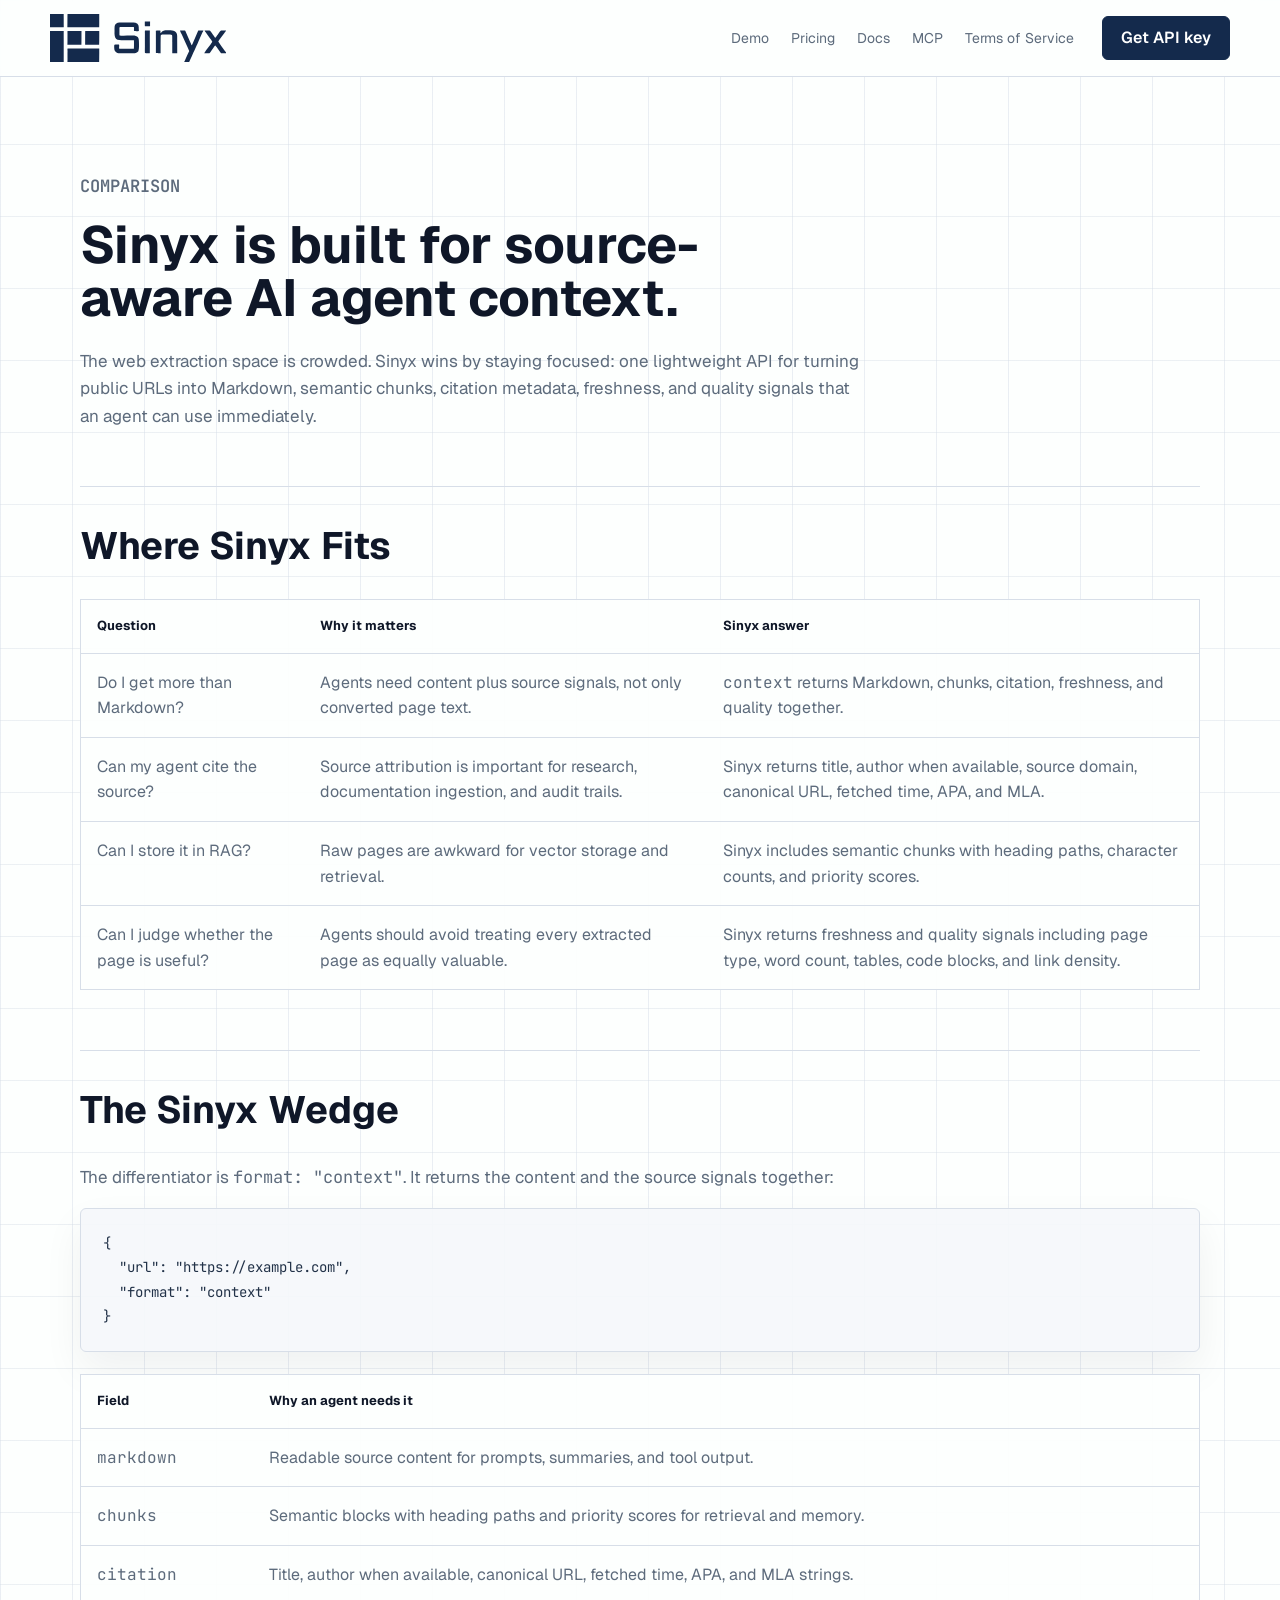
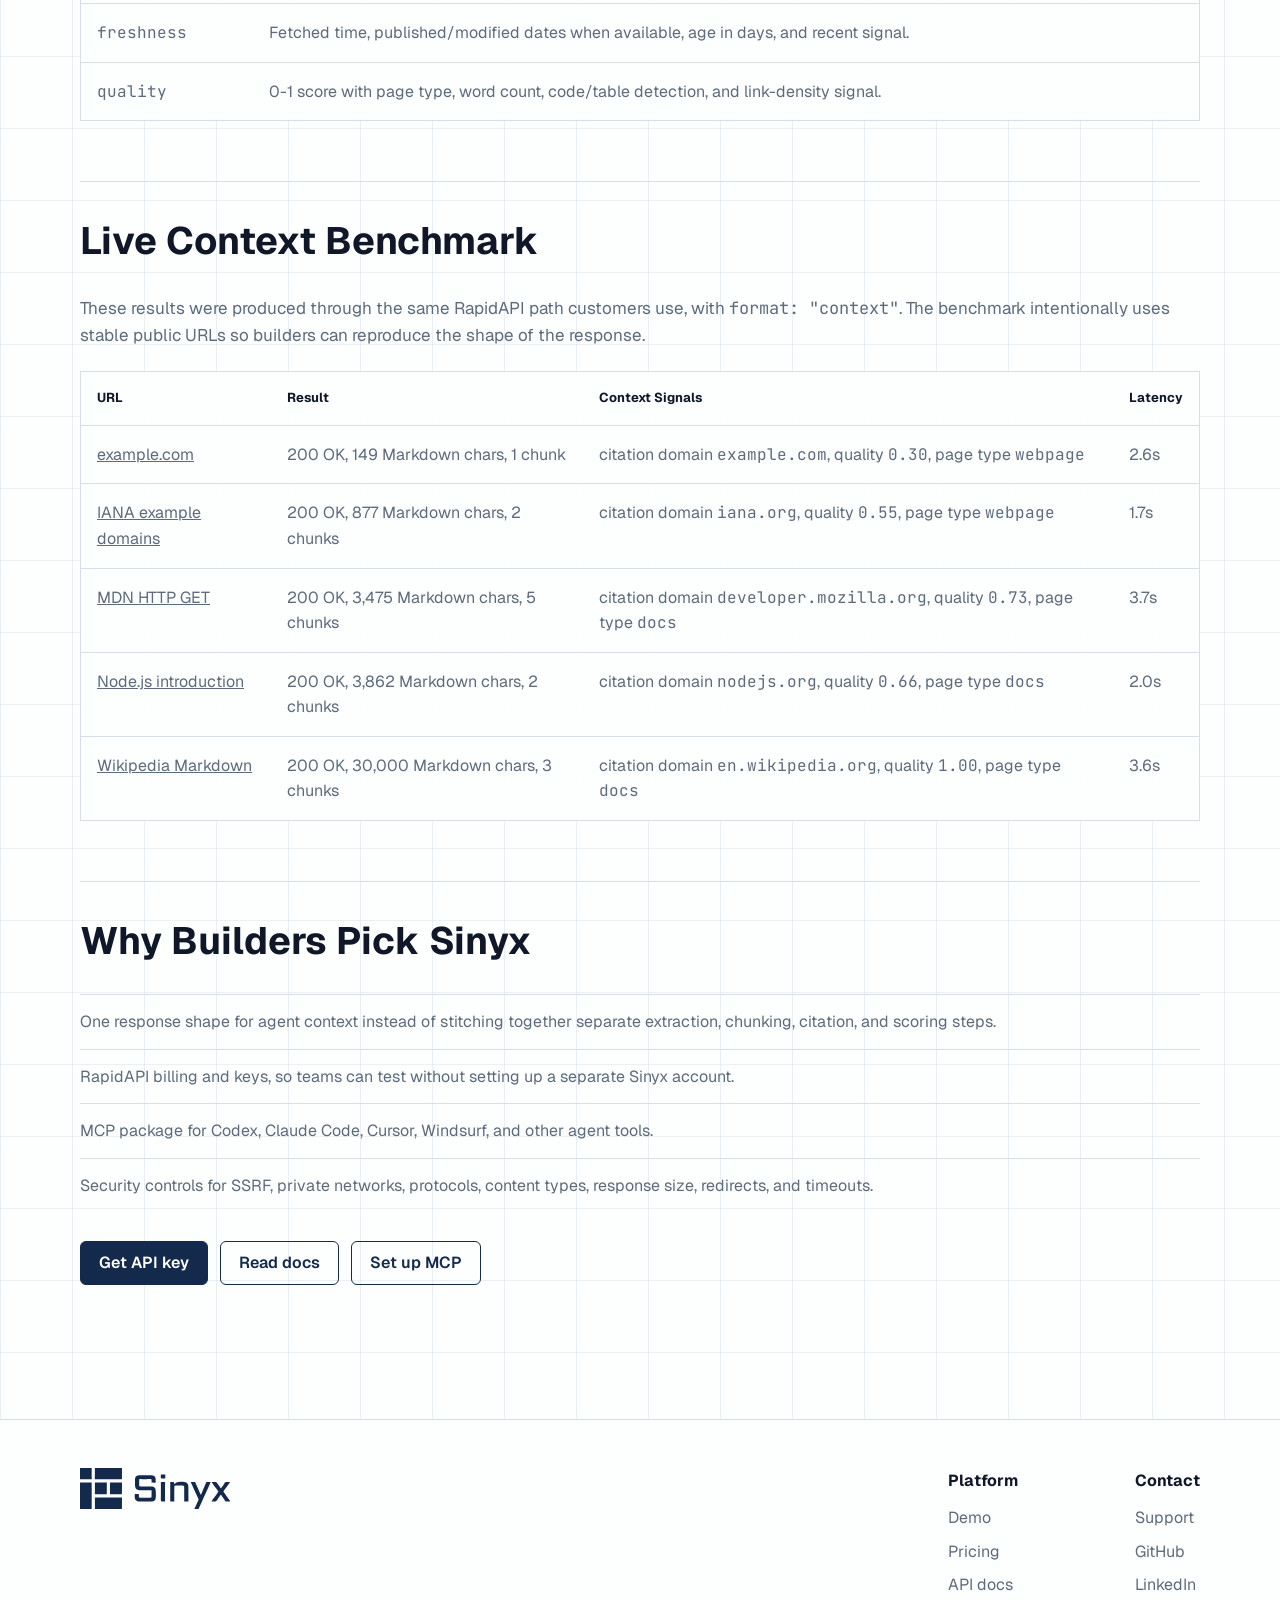
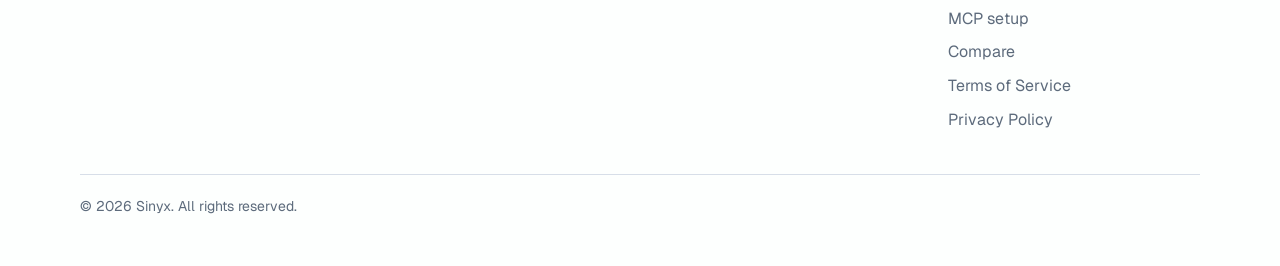
==== commit 68c48345: "Remove internal rate-limit note from comparison" ====
--- a/compare.html
+++ b/compare.html
@@ -165,7 +165,6 @@
           </tr>
         </tbody>
       </table>
-      <p>The same run also showed RapidAPI rate limiting after several benchmark calls on the current plan. That is useful operationally: the $6 droplet is healthy, and the next scaling limit is marketplace plan/limit configuration before server size.</p>
     </section>
 
     <section class="doc-section">
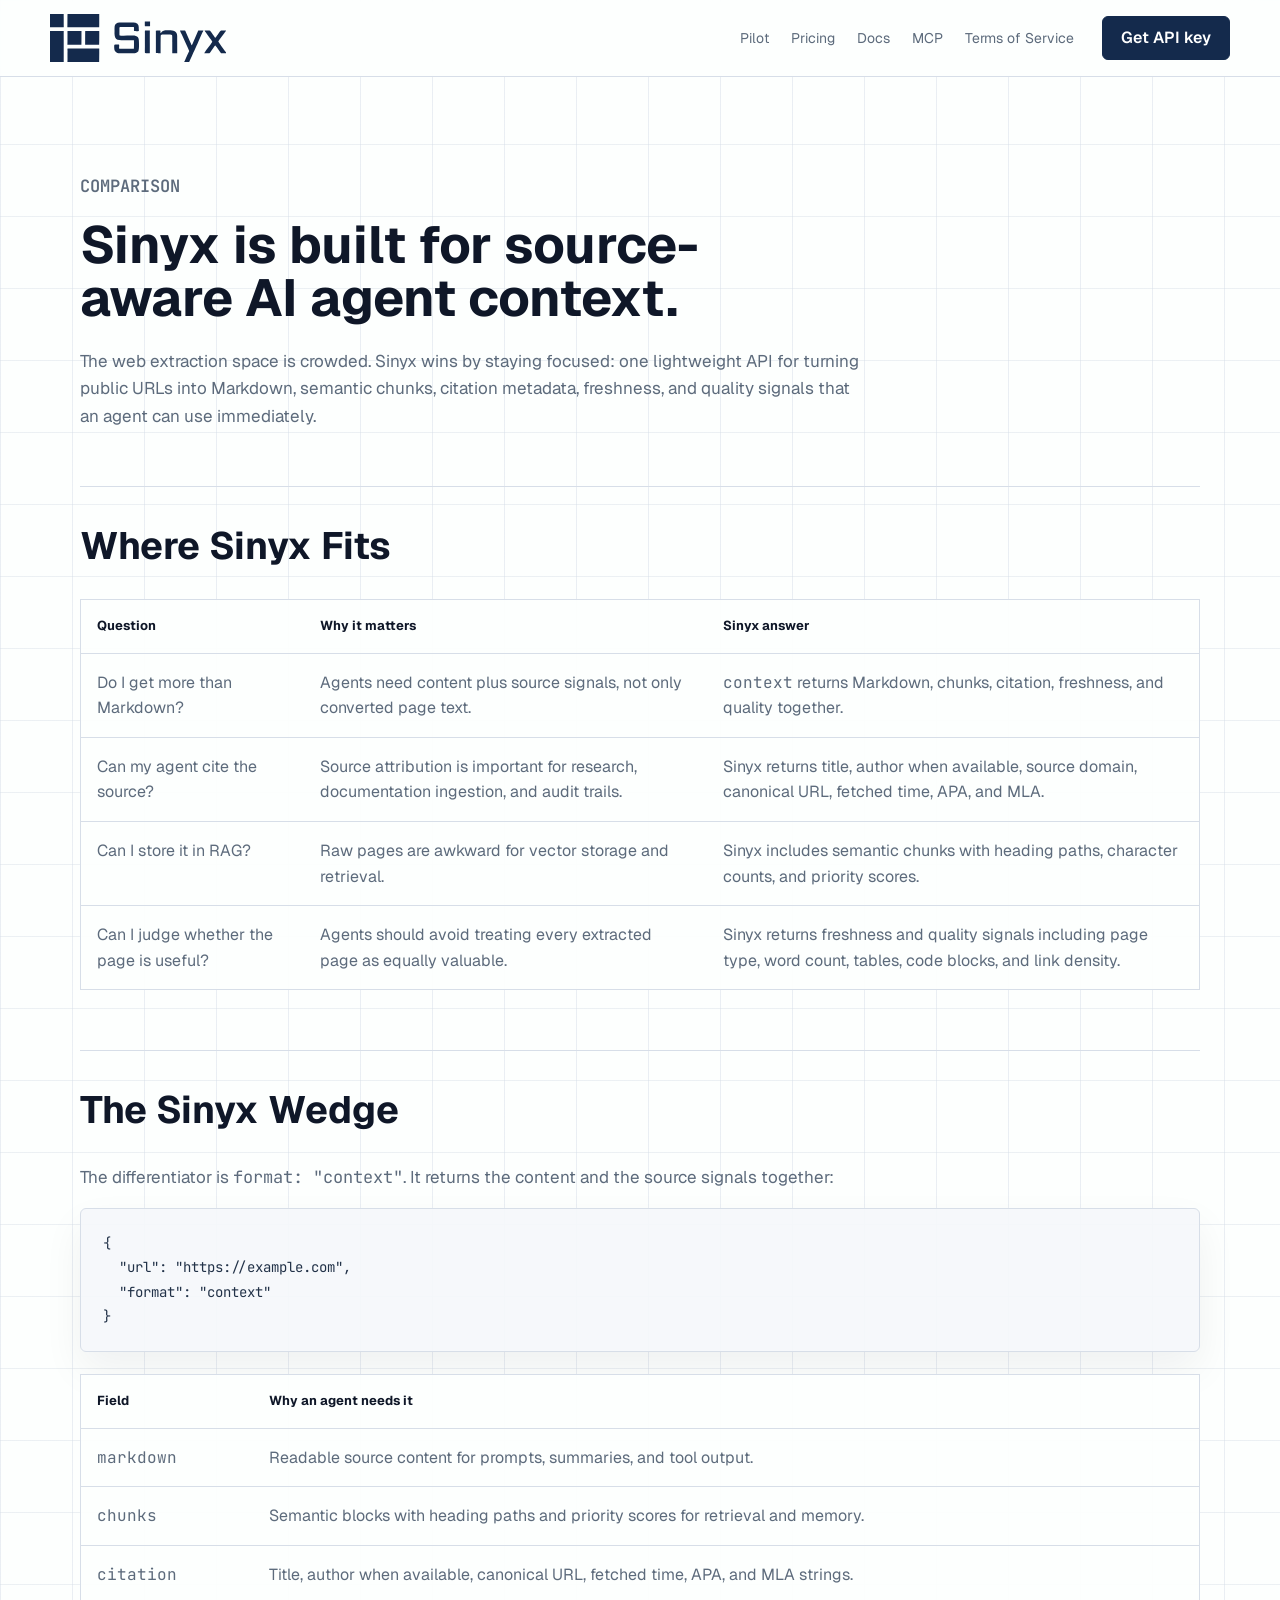
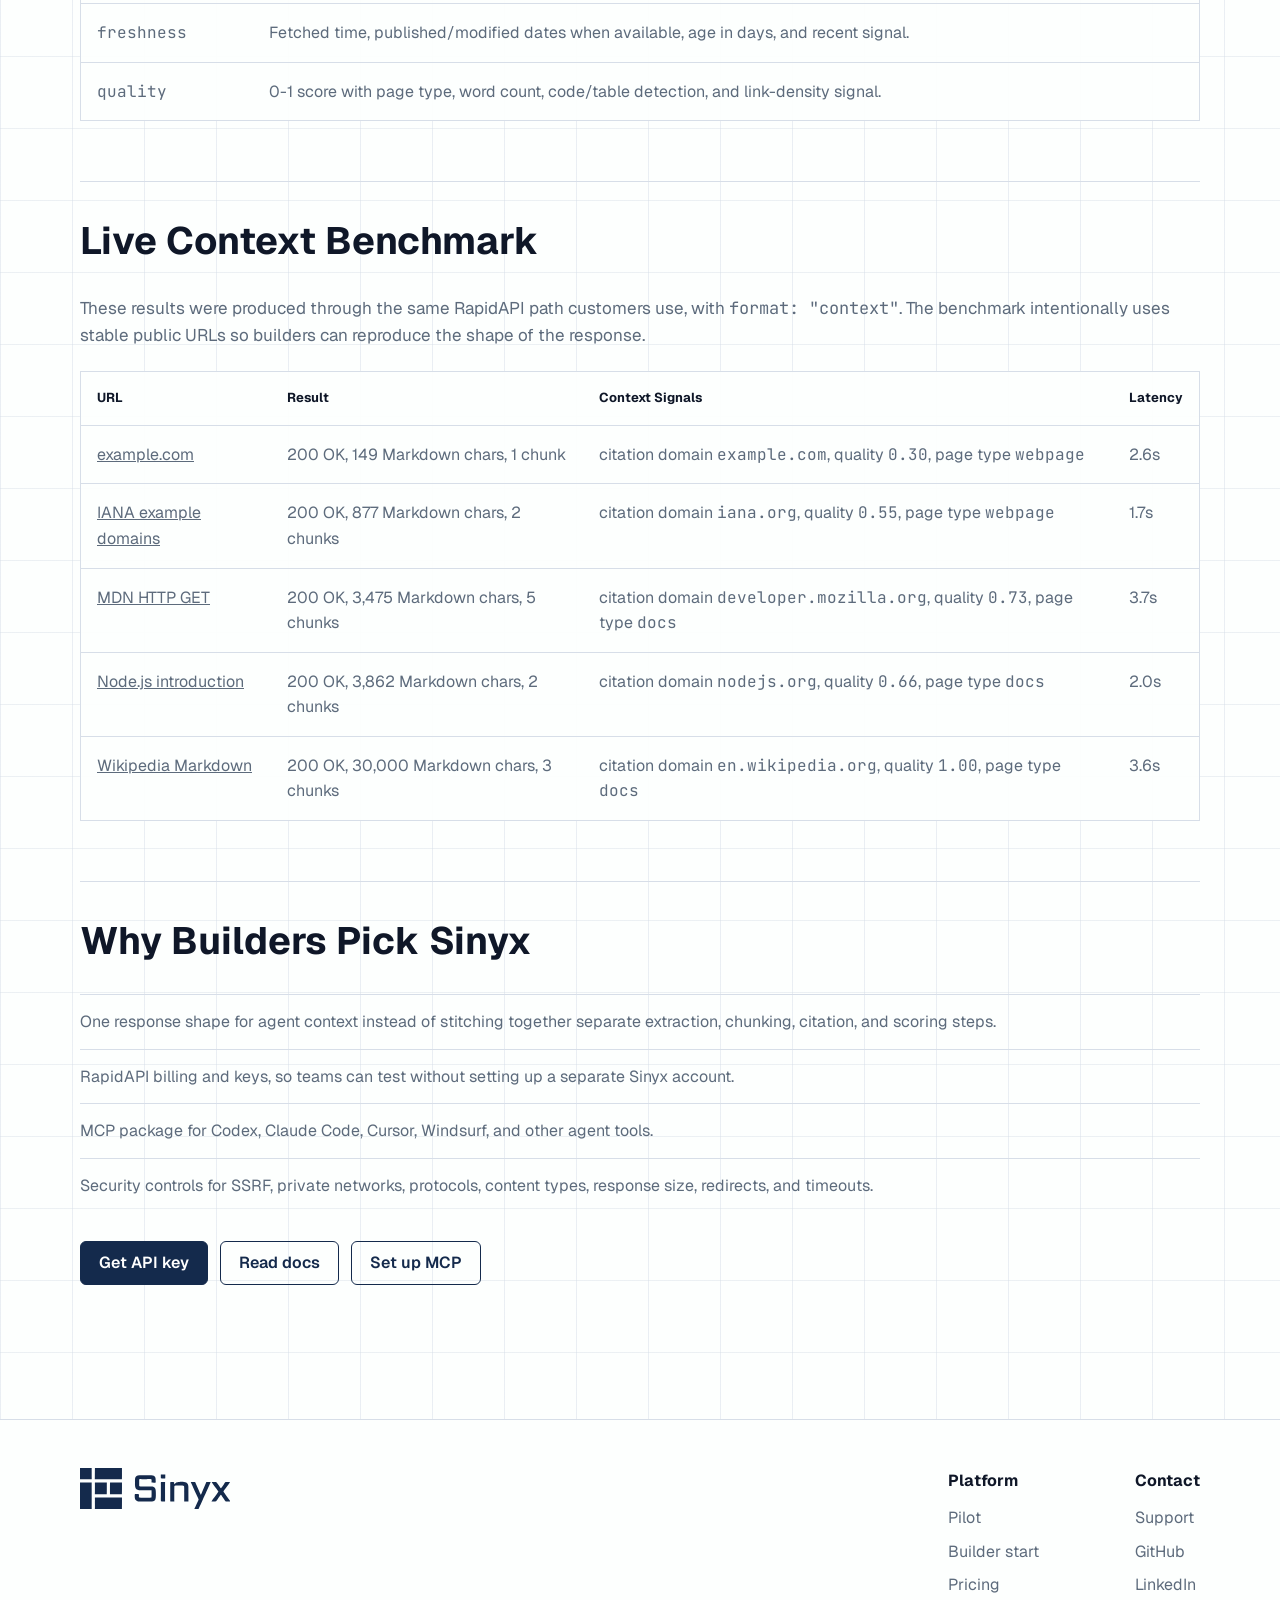
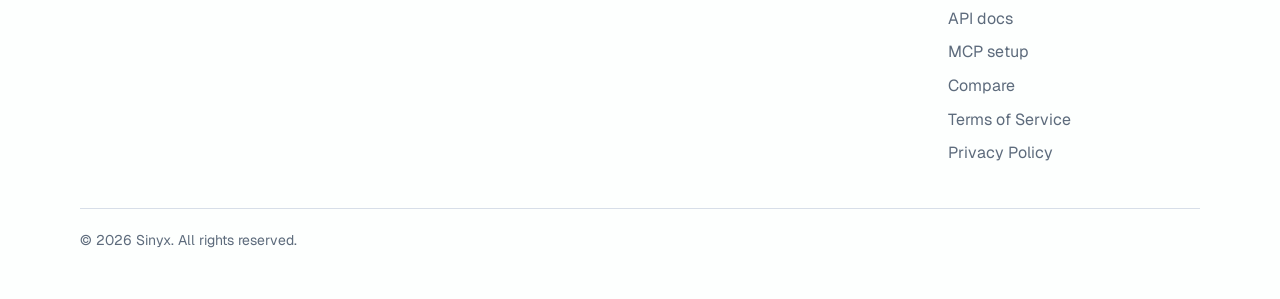
==== commit 43489698: "Reposition homepage around monitoring pilot" ====
--- a/compare.html
+++ b/compare.html
@@ -29,7 +29,7 @@
         <img src="assets/logo/sinyx-logo-primary.svg" alt="Sinyx" class="brand-logo">
       </a>
       <div class="nav-links">
-        <a href="/#demo">Demo</a>
+        <a href="/#pilot">Pilot</a>
         <a href="/pricing">Pricing</a>
         <a href="/docs">Docs</a>
         <a href="/mcp">MCP</a>
@@ -188,7 +188,8 @@
       <img src="assets/logo/sinyx-logo-primary.svg" alt="Sinyx" class="footer-logo">
       <div>
         <h4>Platform</h4>
-        <a href="/#demo">Demo</a>
+        <a href="/#pilot">Pilot</a>
+        <a href="/start">Builder start</a>
         <a href="/pricing">Pricing</a>
         <a href="/docs">API docs</a>
         <a href="/mcp">MCP setup</a>
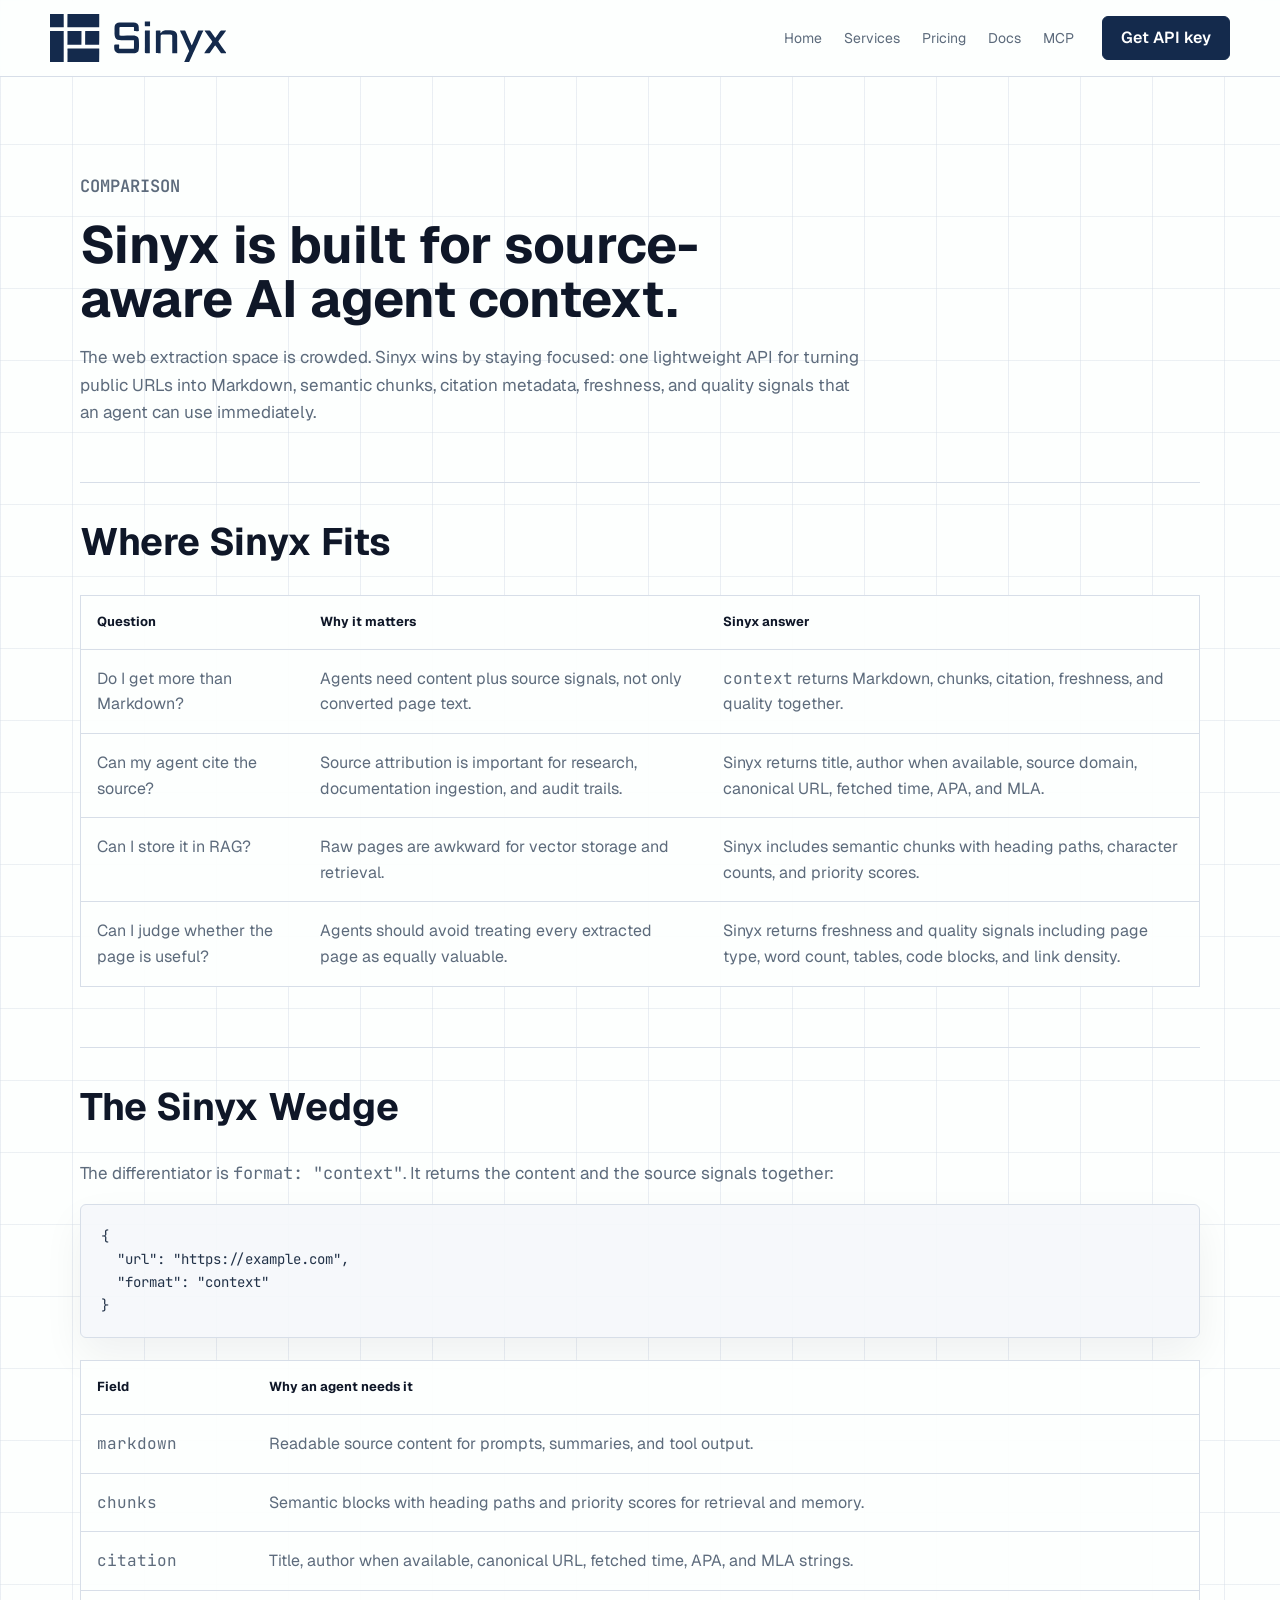
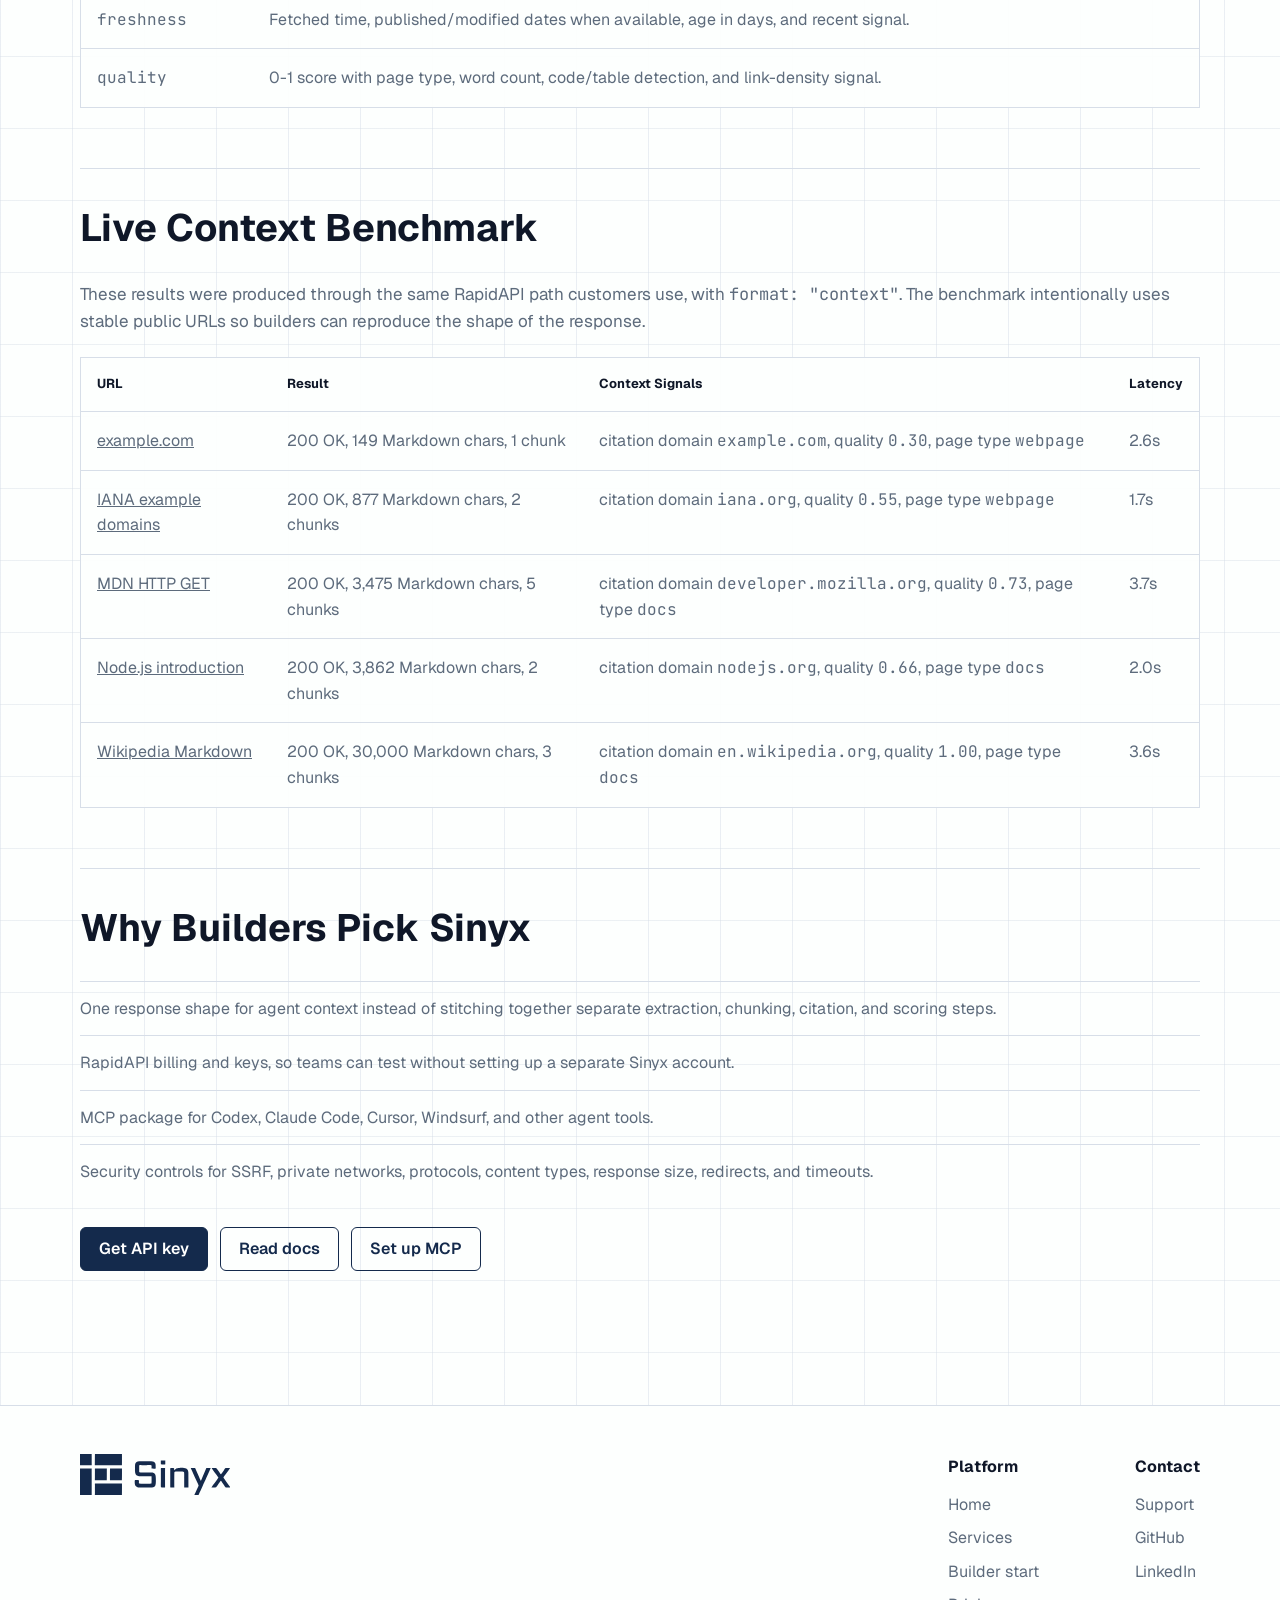
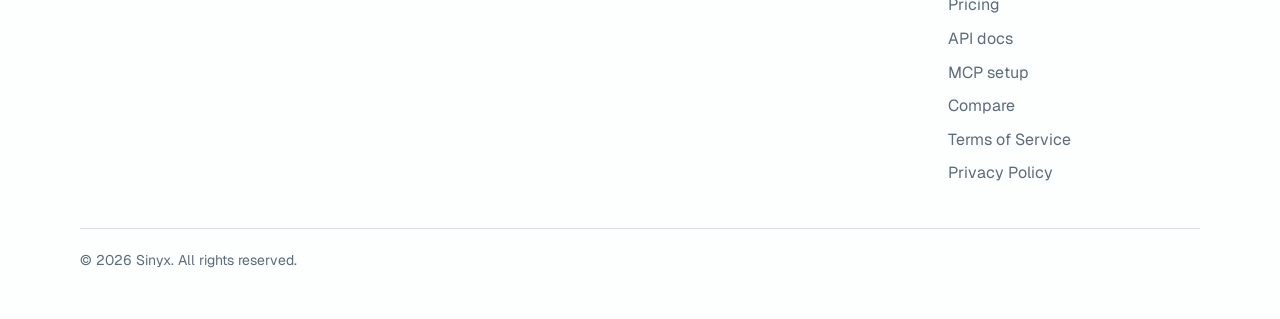
==== commit 29f94bbb: "Clarify services navigation" ====
--- a/compare.html
+++ b/compare.html
@@ -29,11 +29,11 @@
         <img src="assets/logo/sinyx-logo-primary.svg" alt="Sinyx" class="brand-logo">
       </a>
       <div class="nav-links">
-        <a href="/#pilot">Pilot</a>
+        <a href="/">Home</a>
+        <a href="/#services">Services</a>
         <a href="/pricing">Pricing</a>
         <a href="/docs">Docs</a>
         <a href="/mcp">MCP</a>
-        <a href="/tos">Terms of Service</a>
       </div>
       <a class="nav-cta" href="https://rapidapi.com/ibasitkhan98/api/sinyx/pricing" target="_blank" rel="noreferrer">Get API key</a>
     </div>
@@ -188,7 +188,8 @@
       <img src="assets/logo/sinyx-logo-primary.svg" alt="Sinyx" class="footer-logo">
       <div>
         <h4>Platform</h4>
-        <a href="/#pilot">Pilot</a>
+        <a href="/">Home</a>
+        <a href="/#services">Services</a>
         <a href="/start">Builder start</a>
         <a href="/pricing">Pricing</a>
         <a href="/docs">API docs</a>
--- a/styles.css
+++ b/styles.css
@@ -124,14 +124,14 @@
 }
 
 .hero-section {
-  padding: 112px 0 88px;
+  padding: 72px 0 64px;
   border-bottom: 1px solid var(--border);
 }
 
 .hero-grid {
   display: grid;
   grid-template-columns: minmax(0, 1fr) minmax(360px, 500px);
-  gap: 64px;
+  gap: 56px;
   align-items: center;
 }
 
@@ -153,10 +153,10 @@
 
 h1 {
   max-width: 720px;
-  margin-bottom: 24px;
+  margin-bottom: 18px;
   color: var(--text-strong);
-  font-size: 64px;
-  line-height: 1.02;
+  font-size: 58px;
+  line-height: 1.04;
   letter-spacing: 0;
 }
 
@@ -176,14 +176,14 @@
 .hero-text {
   max-width: 640px;
   color: var(--text-muted);
-  font-size: 20px;
+  font-size: 19px;
 }
 
 .hero-actions {
   display: flex;
   flex-wrap: wrap;
   gap: 12px;
-  margin-top: 32px;
+  margin-top: 22px;
 }
 
 .proof-panel,
@@ -224,11 +224,11 @@
 .proof-panel pre,
 .output-panel pre,
 .doc-section pre {
-  padding: 22px;
+  padding: 20px;
   color: var(--text);
   font-family: var(--mono);
   font-size: 14px;
-  line-height: 1.75;
+  line-height: 1.65;
 }
 
 .section-band {
@@ -663,7 +663,7 @@
   .hero-section,
   .section-band,
   .doc-layout {
-    padding: 64px 0;
+    padding: 54px 0;
   }
 
   .demo-controls {
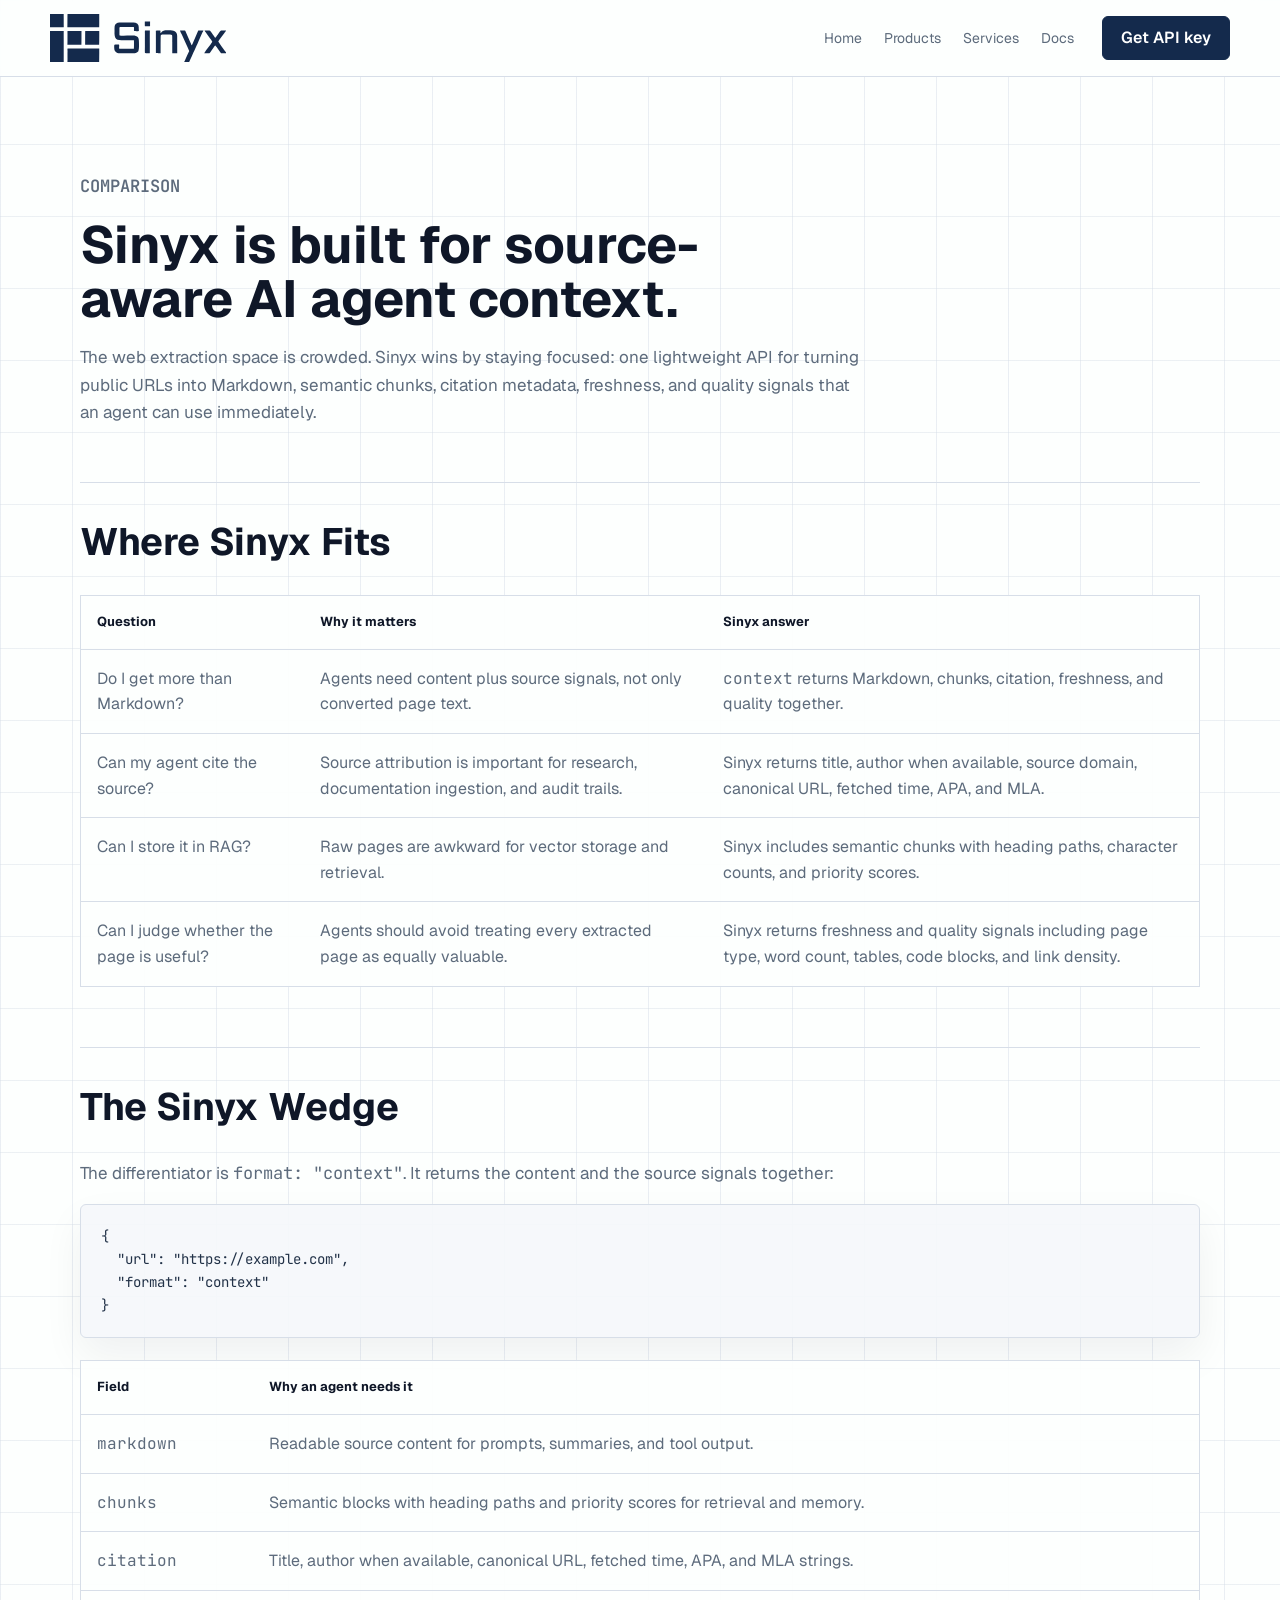
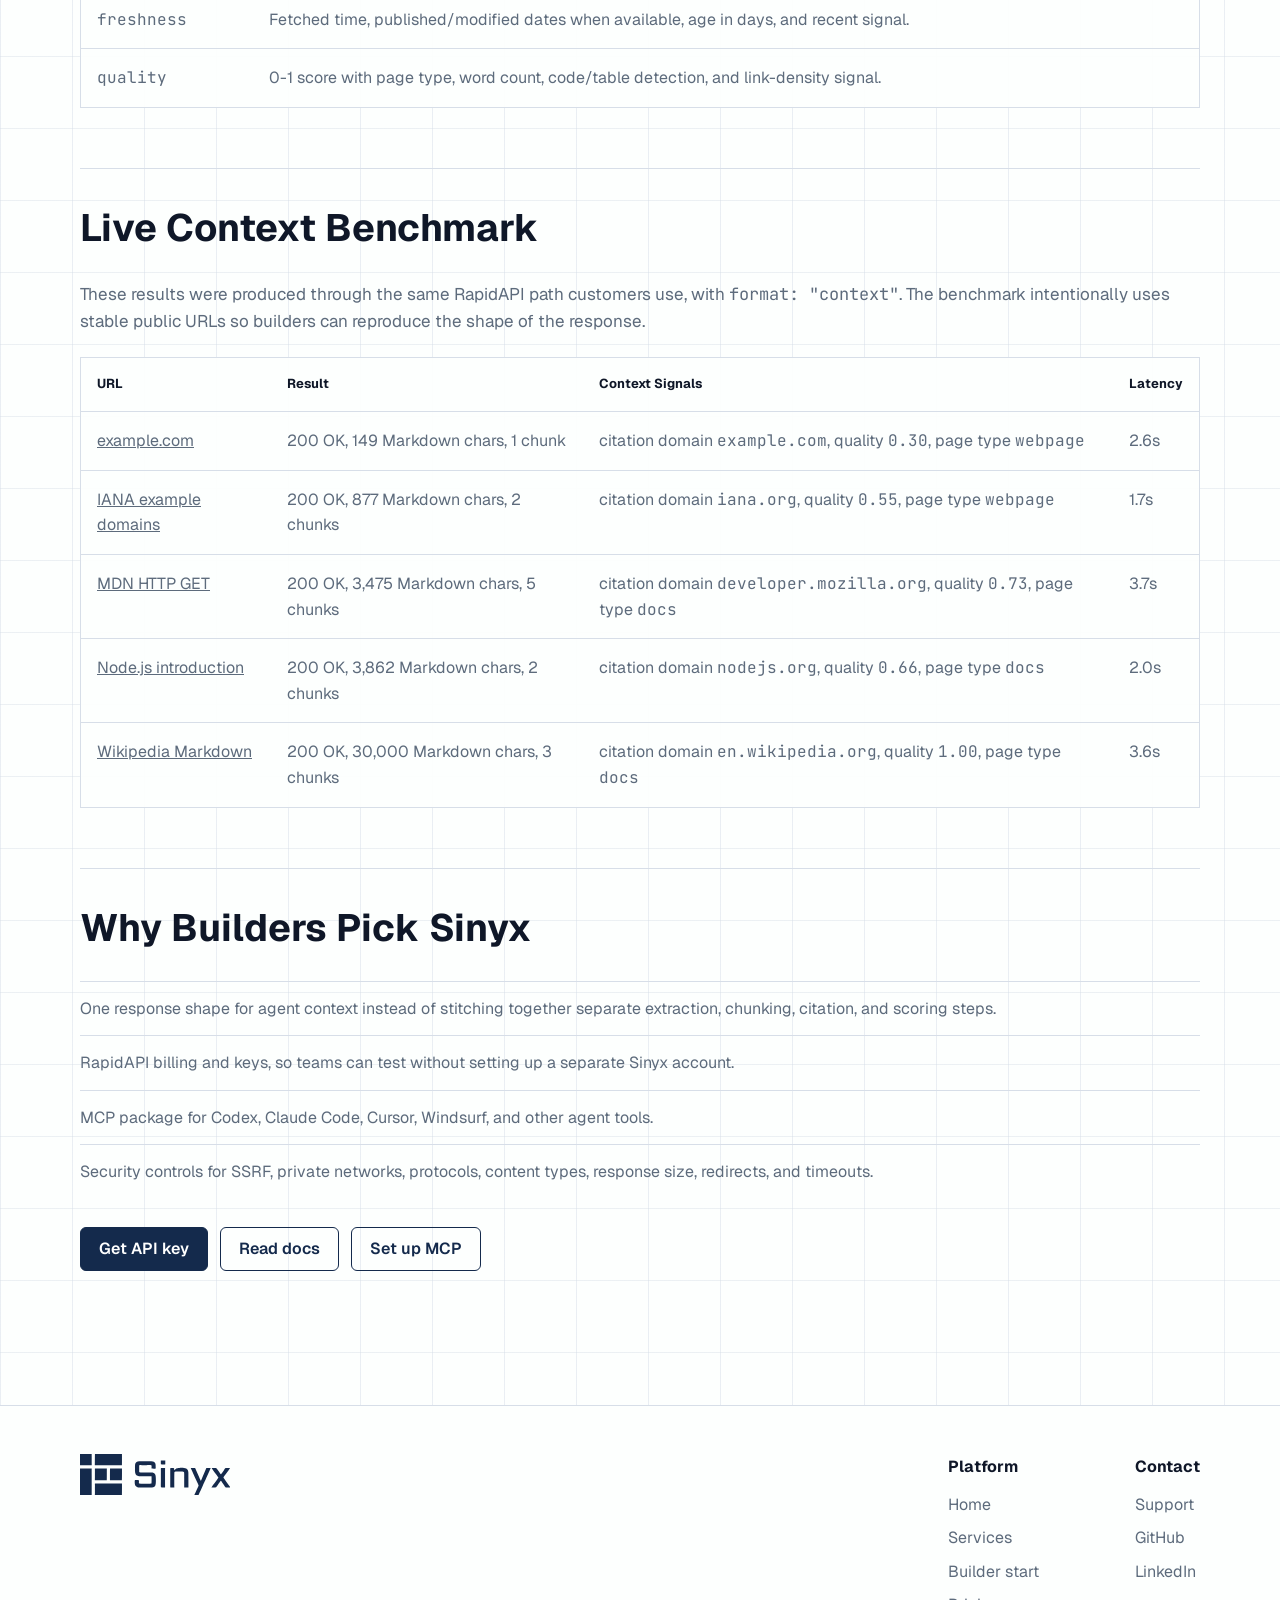
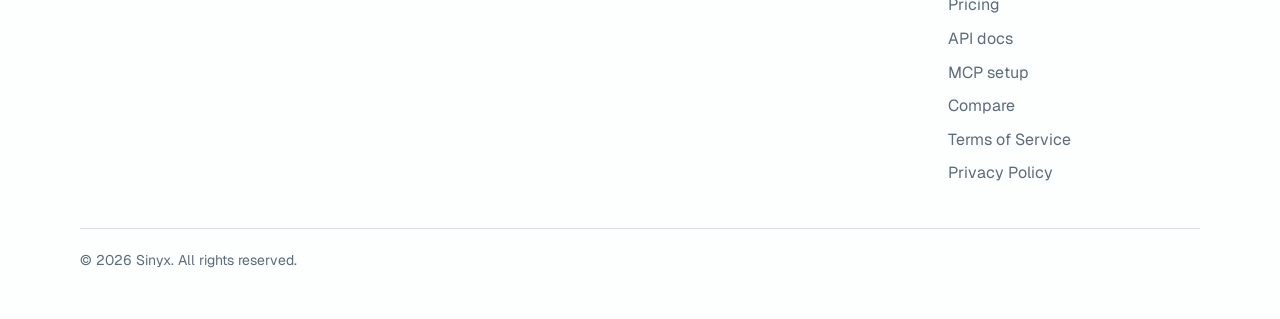
==== commit a338f2e5: "Restructure site around Sinyx company brand" ====
--- a/compare.html
+++ b/compare.html
@@ -30,10 +30,9 @@
       </a>
       <div class="nav-links">
         <a href="/">Home</a>
-        <a href="/#services">Services</a>
-        <a href="/pricing">Pricing</a>
+        <a href="/products">Products</a>
+        <a href="/services">Services</a>
         <a href="/docs">Docs</a>
-        <a href="/mcp">MCP</a>
       </div>
       <a class="nav-cta" href="https://rapidapi.com/ibasitkhan98/api/sinyx/pricing" target="_blank" rel="noreferrer">Get API key</a>
     </div>
@@ -189,7 +188,7 @@
       <div>
         <h4>Platform</h4>
         <a href="/">Home</a>
-        <a href="/#services">Services</a>
+        <a href="/services">Services</a>
         <a href="/start">Builder start</a>
         <a href="/pricing">Pricing</a>
         <a href="/docs">API docs</a>
--- a/styles.css
+++ b/styles.css
@@ -92,6 +92,18 @@
   color: var(--brand);
 }
 
+.text-link {
+  display: inline-flex;
+  margin-top: 12px;
+  color: var(--brand);
+  font-weight: 600;
+  text-decoration: none;
+}
+
+.text-link:hover {
+  color: var(--brand-deep);
+}
+
 .nav-cta,
 .button {
   display: inline-flex;
@@ -415,6 +427,10 @@
   align-items: start;
 }
 
+.footer-grid-wide {
+  grid-template-columns: 1fr auto auto auto;
+}
+
 .footer-logo {
   width: 150px;
 }
@@ -623,7 +639,8 @@
   .split-section,
   .agent-grid,
   .pricing-grid,
-  .footer-grid {
+  .footer-grid,
+  .footer-grid-wide {
     grid-template-columns: 1fr;
   }
 
